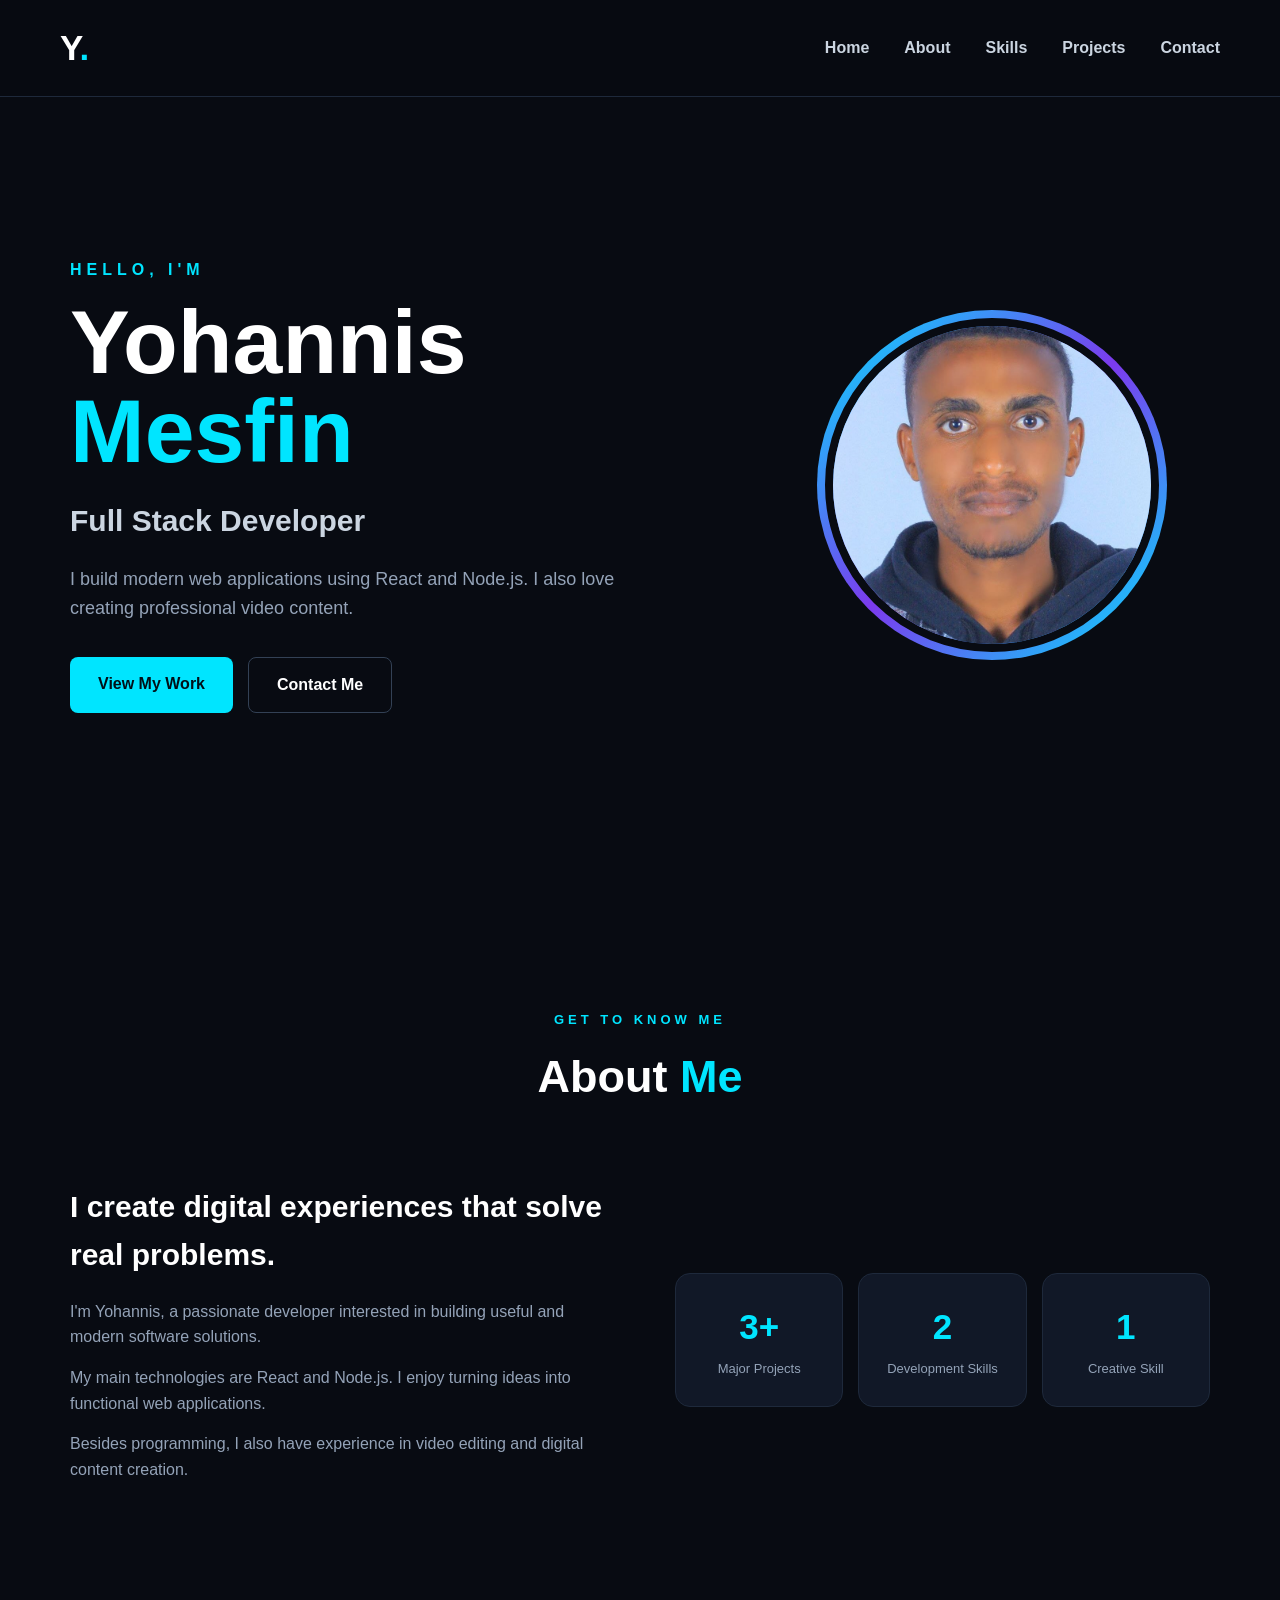
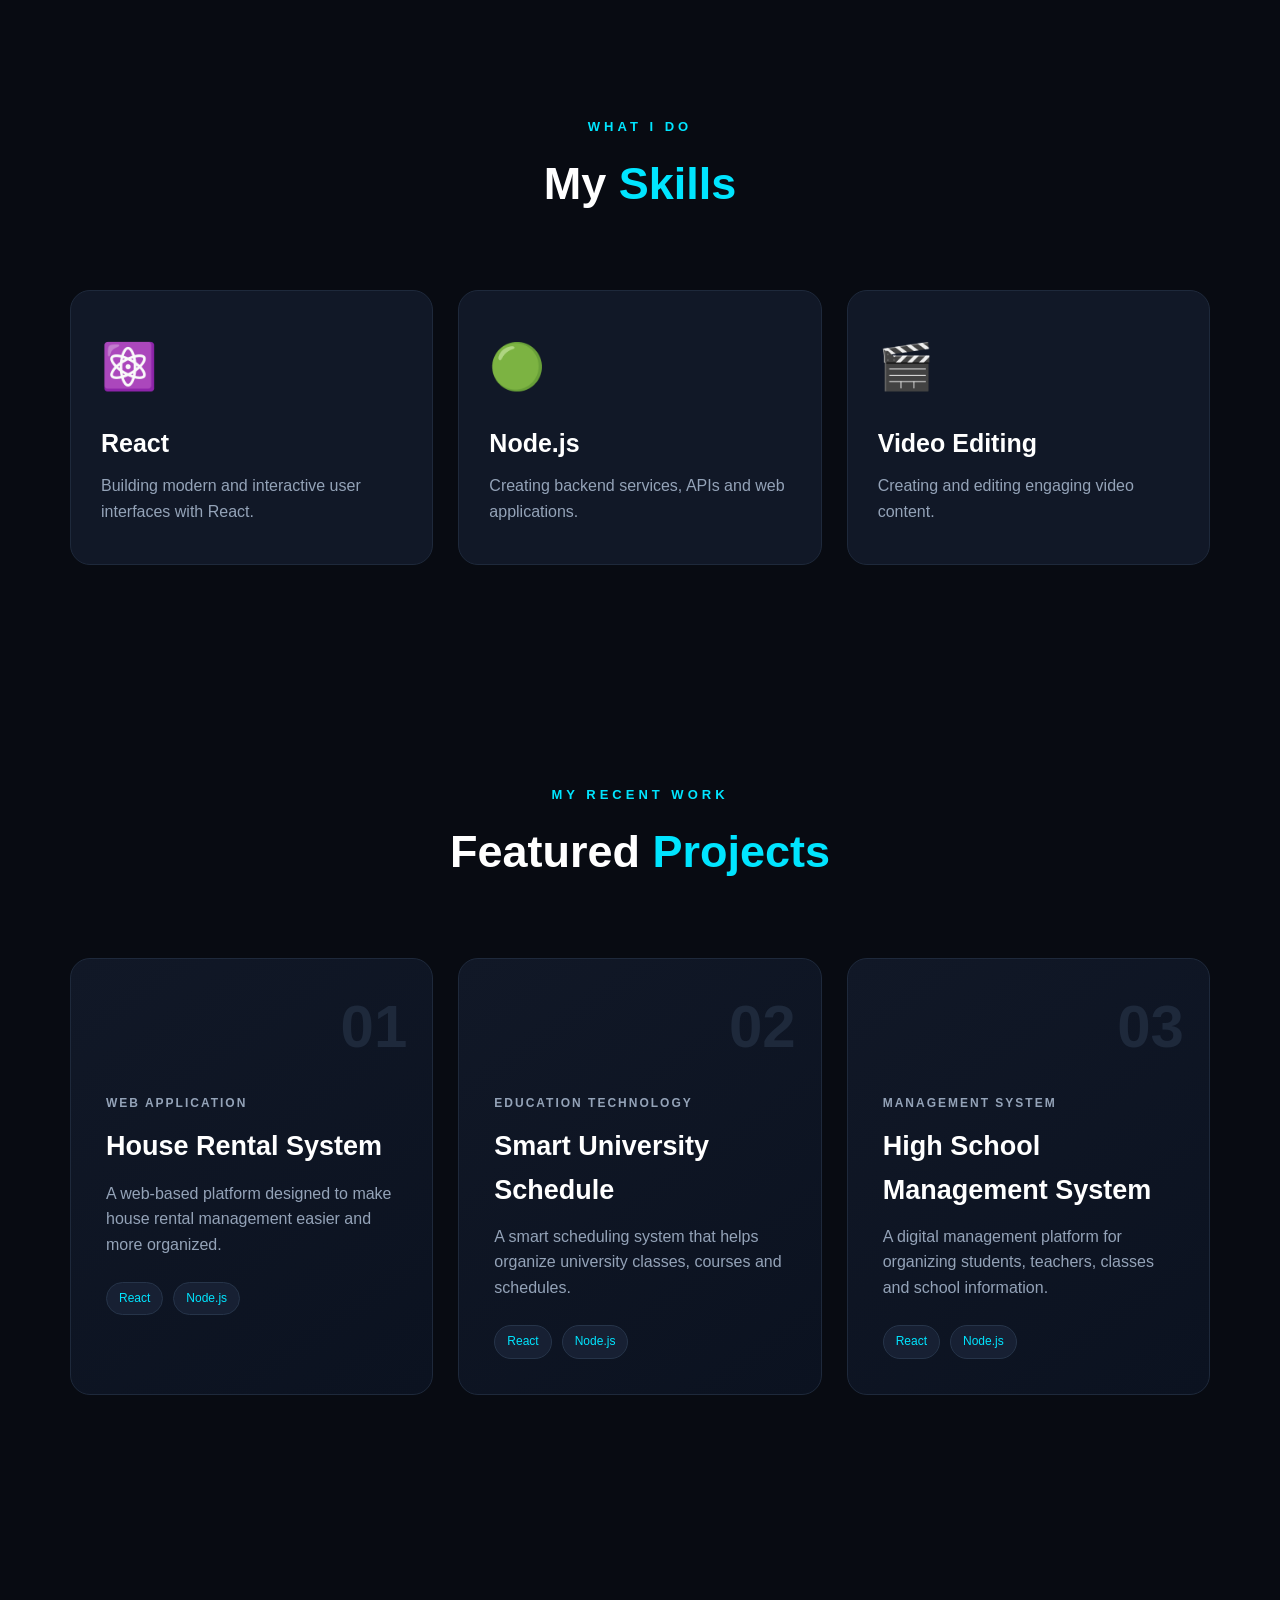
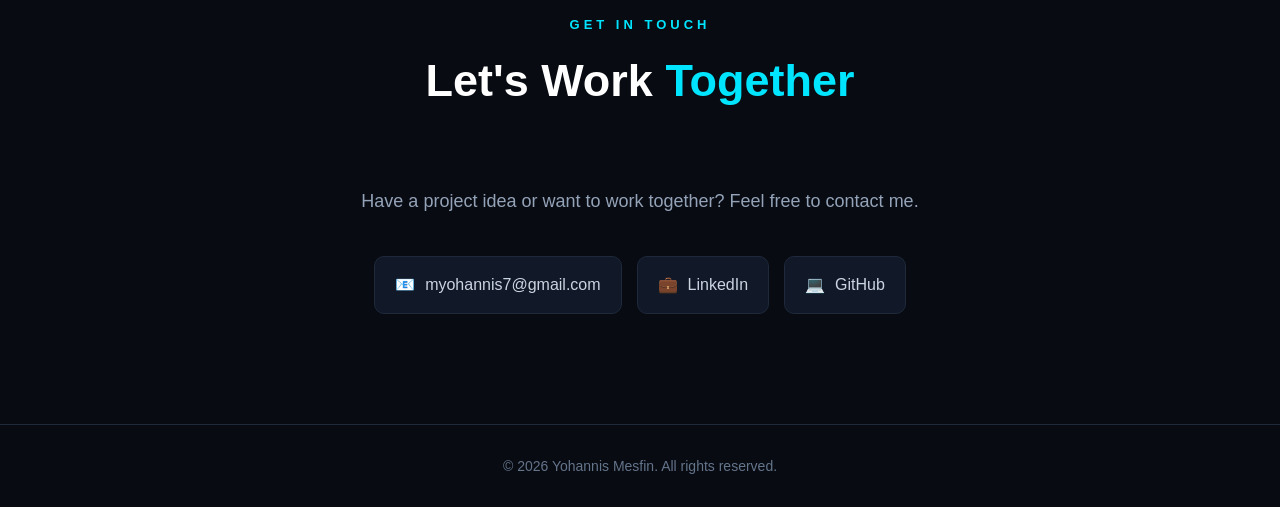
==== index.html @ 9f7a2878 "Add website" ====
<!DOCTYPE html>
<html lang="en">

<head>
    <meta charset="UTF-8">

    <meta name="viewport"
          content="width=device-width, initial-scale=1.0">

    <title>Yohannis | Full Stack Developer</title>

    <link rel="stylesheet" href="style.css">
</head>

<body>

    <!-- ================= NAVBAR ================= -->

    <header>
        <nav class="navbar">

            <a href="#home" class="logo">
                Y<span>.</span>
            </a>

            <button class="menu-btn" id="menuBtn">
                ☰
            </button>

            <ul class="nav-links" id="navLinks">

                <li>
                    <a href="#home">Home</a>
                </li>

                <li>
                    <a href="#about">About</a>
                </li>

                <li>
                    <a href="#skills">Skills</a>
                </li>

                <li>
                    <a href="#projects">Projects</a>
                </li>

                <li>
                    <a href="#contact">Contact</a>
                </li>

            </ul>

        </nav>
    </header>


    <!-- ================= HERO ================= -->

    <section class="hero" id="home">

        <div class="hero-content">

            <p class="hello">
                HELLO, I'M
            </p>

            <h1>
                Yohannis <span>Mesfin</span>
            </h1>

            <h2>
                Full Stack Developer
            </h2>

            <p class="hero-text">

                I build modern web applications using
                React and Node.js. I also love creating
                professional video content.

            </p>

            <div class="hero-buttons">

                <a href="#projects" class="btn primary">
                    View My Work
                </a>

                <a href="#contact" class="btn secondary">
                    Contact Me
                </a>

            </div>

        </div>


        <!-- PROFILE PHOTO -->

        <div class="hero-image">

            <div class="image-circle">

                <img src="jovani.jpg"
                     alt="Yohannis">

            </div>

        </div>

    </section>


    <!-- ================= ABOUT ================= -->

    <section class="about section" id="about">

        <div class="section-title">

            <p>GET TO KNOW ME</p>

            <h2>About <span>Me</span></h2>

        </div>


        <div class="about-content">

            <div class="about-text">

                <h3>
                    I create digital experiences
                    that solve real problems.
                </h3>

                <p>

                    I'm Yohannis, a passionate developer
                    interested in building useful and
                    modern software solutions.

                </p>

                <p>

                    My main technologies are React and
                    Node.js. I enjoy turning ideas into
                    functional web applications.

                </p>

                <p>

                    Besides programming, I also have
                    experience in video editing and
                    digital content creation.

                </p>

            </div>


            <div class="about-box">

                <div>
                    <strong>3+</strong>
                    <span>Major Projects</span>
                </div>

                <div>
                    <strong>2</strong>
                    <span>Development Skills</span>
                </div>

                <div>
                    <strong>1</strong>
                    <span>Creative Skill</span>
                </div>

            </div>

        </div>

    </section>


    <!-- ================= SKILLS ================= -->

    <section class="skills section" id="skills">

        <div class="section-title">

            <p>WHAT I DO</p>

            <h2>My <span>Skills</span></h2>

        </div>


        <div class="skills-grid">

            <div class="skill-card">

                <div class="skill-icon">
                    ⚛️
                </div>

                <h3>React</h3>

                <p>
                    Building modern and interactive
                    user interfaces with React.
                </p>

            </div>


            <div class="skill-card">

                <div class="skill-icon">
                    🟢
                </div>

                <h3>Node.js</h3>

                <p>
                    Creating backend services,
                    APIs and web applications.
                </p>

            </div>


            <div class="skill-card">

                <div class="skill-icon">
                    🎬
                </div>

                <h3>Video Editing</h3>

                <p>
                    Creating and editing engaging
                    video content.
                </p>

            </div>

        </div>

    </section>


    <!-- ================= PROJECTS ================= -->

    <section class="projects section" id="projects">

        <div class="section-title">

            <p>MY RECENT WORK</p>

            <h2>Featured <span>Projects</span></h2>

        </div>


        <div class="projects-grid">


            <!-- PROJECT 1 -->

            <article class="project-card">

                <div class="project-number">
                    01
                </div>

                <div class="project-content">

                    <p class="project-type">
                        WEB APPLICATION
                    </p>

                    <h3>
                        House Rental System
                    </h3>

                    <p>

                        A web-based platform designed
                        to make house rental management
                        easier and more organized.

                    </p>

                    <div class="tags">

                        <span>React</span>
                        <span>Node.js</span>

                    </div>

                </div>

            </article>


            <!-- PROJECT 2 -->

            <article class="project-card">

                <div class="project-number">
                    02
                </div>

                <div class="project-content">

                    <p class="project-type">
                        EDUCATION TECHNOLOGY
                    </p>

                    <h3>
                        Smart University Schedule
                    </h3>

                    <p>

                        A smart scheduling system that
                        helps organize university classes,
                        courses and schedules.

                    </p>

                    <div class="tags">

                        <span>React</span>
                        <span>Node.js</span>

                    </div>

                </div>

            </article>


            <!-- PROJECT 3 -->

            <article class="project-card">

                <div class="project-number">
                    03
                </div>

                <div class="project-content">

                    <p class="project-type">
                        MANAGEMENT SYSTEM
                    </p>

                    <h3>
                        High School Management System
                    </h3>

                    <p>

                        A digital management platform for
                        organizing students, teachers,
                        classes and school information.

                    </p>

                    <div class="tags">

                        <span>React</span>
                        <span>Node.js</span>

                    </div>

                </div>

            </article>

        </div>

    </section>


    <!-- ================= CONTACT ================= -->

    <section class="contact section" id="contact">

        <div class="section-title">

            <p>GET IN TOUCH</p>

            <h2>Let's Work <span>Together</span></h2>

        </div>


        <div class="contact-content">

            <p>

                Have a project idea or want to work
                together? Feel free to contact me.

            </p>


            <div class="contact-links">

                <a href="mailto:myohannis7@gmail.com">

                    📧
                    <span>
                        myohannis7@gmail.com    
                    </span>

                </a>


                <a href="https://www.linkedin.com/in/myohannis7/">

                    💼
                    <span>
                        LinkedIn
                    </span>

                </a>


                <a href="https://github.com/myohannis7-cell">

                    💻
                    <span>
                        GitHub
                    </span>

                </a>

            </div>

        </div>

    </section>


    <!-- ================= FOOTER ================= -->

    <footer>

        <p>
            © 2026 Yohannis Mesfin. All rights reserved.
        </p>

    </footer>


    <script src="script.js"></script>

</body>

</html>
---- style.css ----
/* =========================
   RESET
========================= */

* {
    margin: 0;
    padding: 0;
    box-sizing: border-box;
}

html {
    scroll-behavior: smooth;
}

body {
    font-family: Arial, sans-serif;

    background: #080b12;

    color: #ffffff;

    line-height: 1.6;
}

a {
    text-decoration: none;
}

span {
    color: #00e5ff;
}


/* =========================
   NAVBAR
========================= */

header {
    position: fixed;

    top: 0;
    left: 0;

    width: 100%;

    z-index: 1000;

    background: rgba(8, 11, 18, 0.85);

    backdrop-filter: blur(15px);

    border-bottom: 1px solid #1e293b;
}

.navbar {
    max-width: 1200px;

    margin: auto;

    padding: 20px;

    display: flex;

    align-items: center;

    justify-content: space-between;
}

.logo {
    font-size: 35px;

    font-weight: 900;

    color: white;
}

.logo span {
    color: #00e5ff;
}

.nav-links {
    display: flex;

    gap: 35px;

    list-style: none;
}

.nav-links a {
    color: #cbd5e1;

    font-weight: 600;

    transition: 0.3s;
}

.nav-links a:hover {
    color: #00e5ff;
}

.menu-btn {
    display: none;

    background: none;

    border: none;

    color: white;

    font-size: 30px;

    cursor: pointer;
}


/* =========================
   HERO
========================= */

.hero {
    min-height: 100vh;

    max-width: 1200px;

    margin: auto;

    padding: 150px 30px 80px;

    display: grid;

    grid-template-columns: 1.2fr 0.8fr;

    align-items: center;

    gap: 50px;
}

.hello {
    color: #00e5ff;

    letter-spacing: 5px;

    font-weight: bold;

    margin-bottom: 15px;
}

.hero h1 {
    font-size: clamp(50px, 7vw, 90px);

    line-height: 1;

    margin-bottom: 20px;
}

.hero h2 {
    color: #cbd5e1;

    font-size: 30px;

    margin-bottom: 20px;
}

.hero-text {
    max-width: 600px;

    color: #94a3b8;

    font-size: 18px;

    margin-bottom: 35px;
}

.hero-buttons {
    display: flex;

    gap: 15px;

    flex-wrap: wrap;
}

.btn {
    padding: 14px 28px;

    border-radius: 8px;

    font-weight: bold;

    transition: 0.3s;
}

.primary {
    background: #00e5ff;

    color: #001018;
}

.primary:hover {
    transform: translateY(-5px);

    box-shadow: 0 15px 40px rgba(0, 229, 255, 0.3);
}

.secondary {
    border: 1px solid #334155;

    color: white;
}

.secondary:hover {
    border-color: #00e5ff;

    color: #00e5ff;
}


/* =========================
   PROFILE IMAGE
========================= */

.hero-image {
    display: flex;

    justify-content: center;
}

.image-circle {
    width: 350px;

    height: 350px;

    border-radius: 50%;

    padding: 8px;

    background:
        linear-gradient(
            135deg,
            #00e5ff,
            #7c3aed,
            #00e5ff
        );

    animation: float 4s ease-in-out infinite;
}

.image-circle img {
    width: 100%;

    height: 100%;

    object-fit: cover;

    border-radius: 50%;

    border: 8px solid #080b12;
}

@keyframes float {

    0%, 100% {
        transform: translateY(0);
    }

    50% {
        transform: translateY(-15px);
    }
}


/* =========================
   SECTION
========================= */

.section {
    max-width: 1200px;

    margin: auto;

    padding: 110px 30px;
}

.section-title {
    text-align: center;

    margin-bottom: 70px;
}

.section-title p {
    color: #00e5ff;

    letter-spacing: 4px;

    font-size: 13px;

    font-weight: bold;
}

.section-title h2 {
    font-size: 45px;

    margin-top: 10px;
}


/* =========================
   ABOUT
========================= */

.about-content {
    display: grid;

    grid-template-columns: 1fr 1fr;

    gap: 70px;

    align-items: center;
}

.about-text h3 {
    font-size: 30px;

    margin-bottom: 20px;
}

.about-text p {
    color: #94a3b8;

    margin-bottom: 15px;
}

.about-box {
    display: grid;

    grid-template-columns: repeat(3, 1fr);

    gap: 15px;
}

.about-box div {
    background: #111827;

    border: 1px solid #1e293b;

    border-radius: 15px;

    padding: 25px 10px;

    text-align: center;
}

.about-box strong {
    display: block;

    font-size: 35px;

    color: #00e5ff;
}

.about-box span {
    color: #94a3b8;

    font-size: 13px;
}


/* =========================
   SKILLS
========================= */

.skills-grid {
    display: grid;

    grid-template-columns:
        repeat(3, 1fr);

    gap: 25px;
}

.skill-card {
    background: #111827;

    border: 1px solid #1e293b;

    padding: 40px 30px;

    border-radius: 20px;

    transition: 0.3s;
}

.skill-card:hover {
    transform: translateY(-10px);

    border-color: #00e5ff;

    box-shadow:
        0 20px 50px rgba(0, 229, 255, 0.08);
}

.skill-icon {
    font-size: 45px;

    margin-bottom: 20px;
}

.skill-card h3 {
    font-size: 25px;

    margin-bottom: 10px;
}

.skill-card p {
    color: #94a3b8;
}


/* =========================
   PROJECTS
========================= */

.projects-grid {
    display: grid;

    grid-template-columns:
        repeat(3, 1fr);

    gap: 25px;
}

.project-card {
    position: relative;

    overflow: hidden;

    min-height: 380px;

    padding: 35px;

    background:
        linear-gradient(
            145deg,
            #111827,
            #0b1220
        );

    border: 1px solid #1e293b;

    border-radius: 20px;

    transition: 0.4s;
}

.project-card:hover {
    transform: translateY(-12px);

    border-color: #00e5ff;
}

.project-number {
    position: absolute;

    right: 25px;

    top: 20px;

    font-size: 60px;

    font-weight: 900;

    color: #1e293b;
}

.project-content {
    position: relative;

    z-index: 2;

    margin-top: 100px;
}

.project-type {
    color: #00e5ff;

    font-size: 12px;

    letter-spacing: 2px;

    font-weight: bold;
}

.project-content h3 {
    font-size: 27px;

    margin: 12px 0;
}

.project-content p {
    color: #94a3b8;
}

.tags {
    display: flex;

    gap: 10px;

    margin-top: 25px;

    flex-wrap: wrap;
}

.tags span {
    background: #172033;

    border: 1px solid #263449;

    padding: 6px 12px;

    border-radius: 20px;

    font-size: 12px;
}


/* =========================
   CONTACT
========================= */

.contact {
    text-align: center;
}

.contact-content {
    max-width: 700px;

    margin: auto;
}

.contact-content > p {
    color: #94a3b8;

    font-size: 18px;

    margin-bottom: 40px;
}

.contact-links {
    display: flex;

    justify-content: center;

    gap: 15px;

    flex-wrap: wrap;
}

.contact-links a {
    display: flex;

    align-items: center;

    gap: 10px;

    padding: 15px 20px;

    background: #111827;

    border: 1px solid #1e293b;

    border-radius: 10px;

    color: white;

    transition: 0.3s;
}

.contact-links a:hover {
    border-color: #00e5ff;

    transform: translateY(-5px);
}

.contact-links span {
    color: #cbd5e1;
}


/* =========================
   FOOTER
========================= */

footer {
    text-align: center;

    padding: 30px;

    border-top: 1px solid #1e293b;

    color: #64748b;

    font-size: 14px;
}


/* =========================
   MOBILE
========================= */

@media (max-width: 800px) {

    .menu-btn {
        display: block;
    }

    .nav-links {
        position: absolute;

        top: 80px;

        left: 0;

        width: 100%;

        background: #080b12;

        flex-direction: column;

        align-items: center;

        padding: 30px;

        display: none;
    }

    .nav-links.active {
        display: flex;
    }

    .hero {
        grid-template-columns: 1fr;

        text-align: center;
    }

    .hero-buttons {
        justify-content: center;
    }

    .hero-image {
        order: -1;
    }

    .image-circle {
        width: 260px;

        height: 260px;
    }

    .about-content {
        grid-template-columns: 1fr;
    }

    .skills-grid,
    .projects-grid {
        grid-template-columns: 1fr;
    }

    .about-box {
        grid-template-columns: 1fr;
    }

    .section-title h2 {
        font-size: 35px;
    }
}
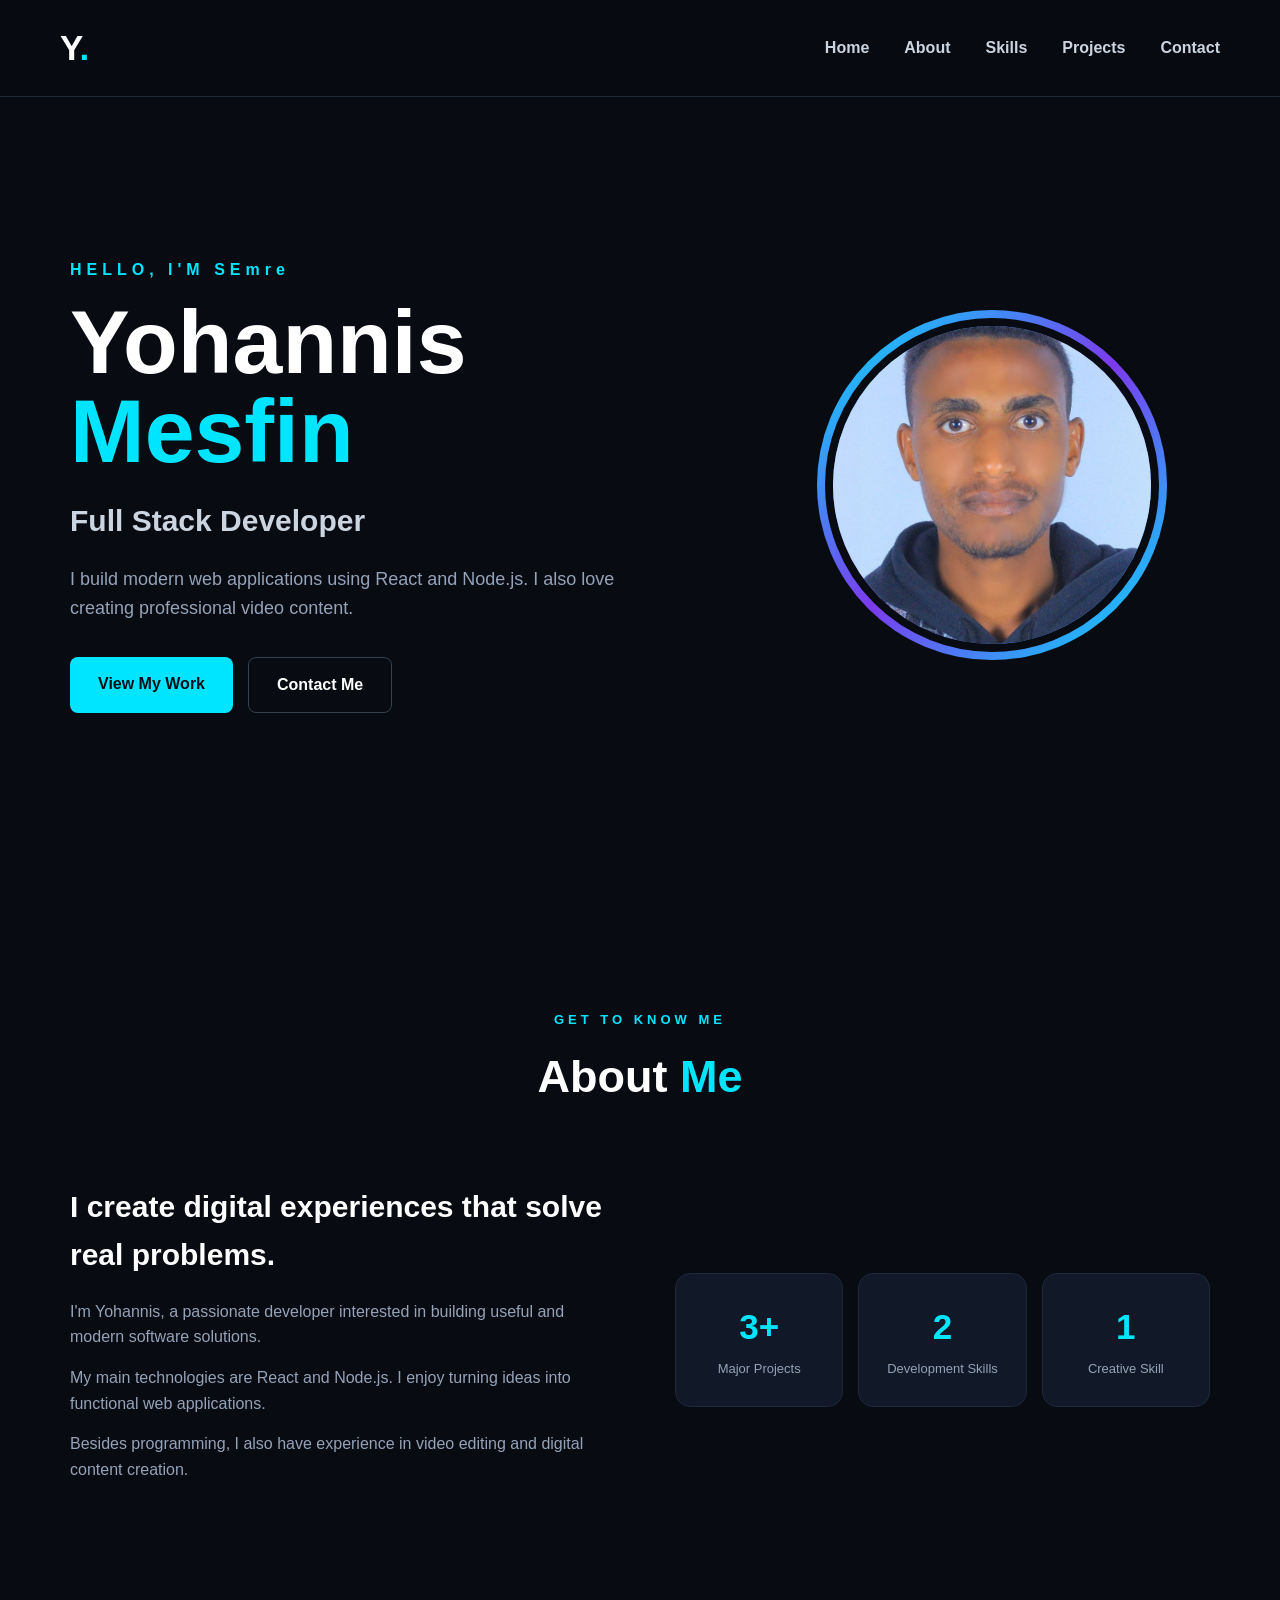
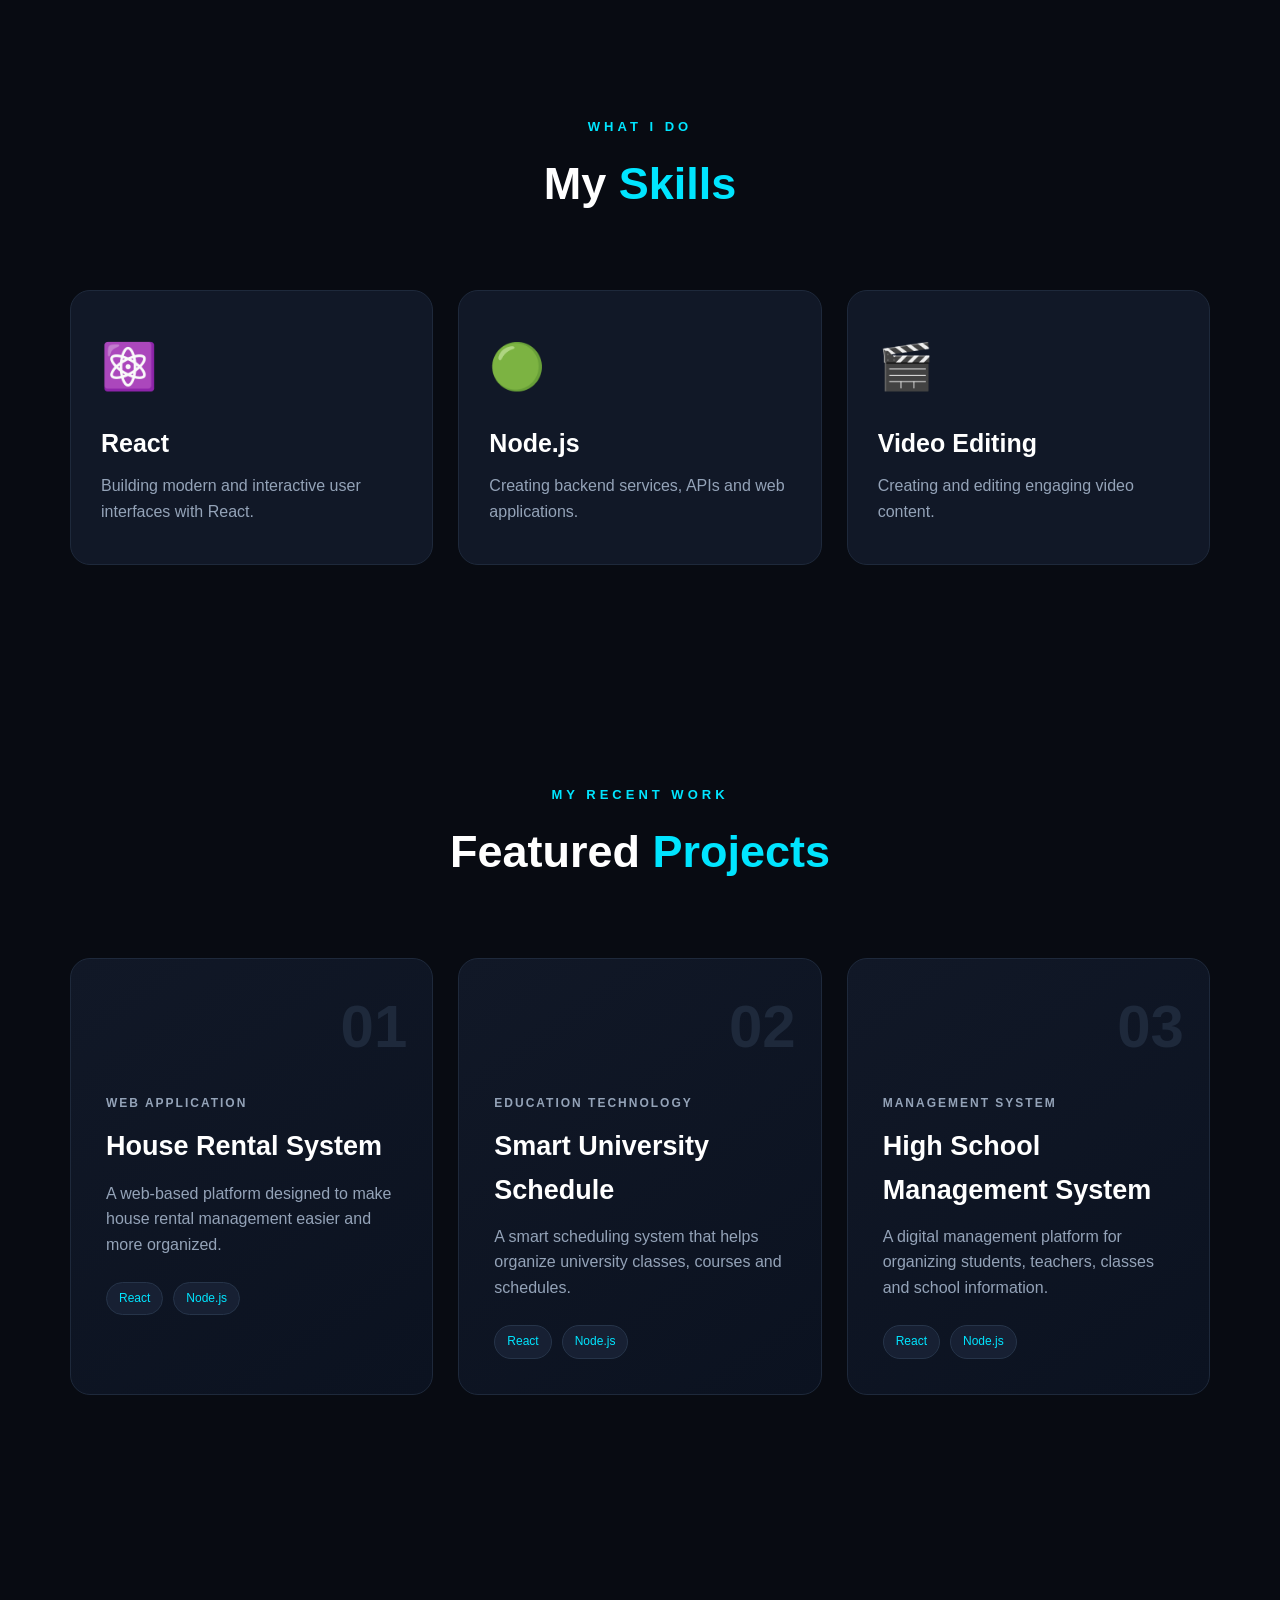
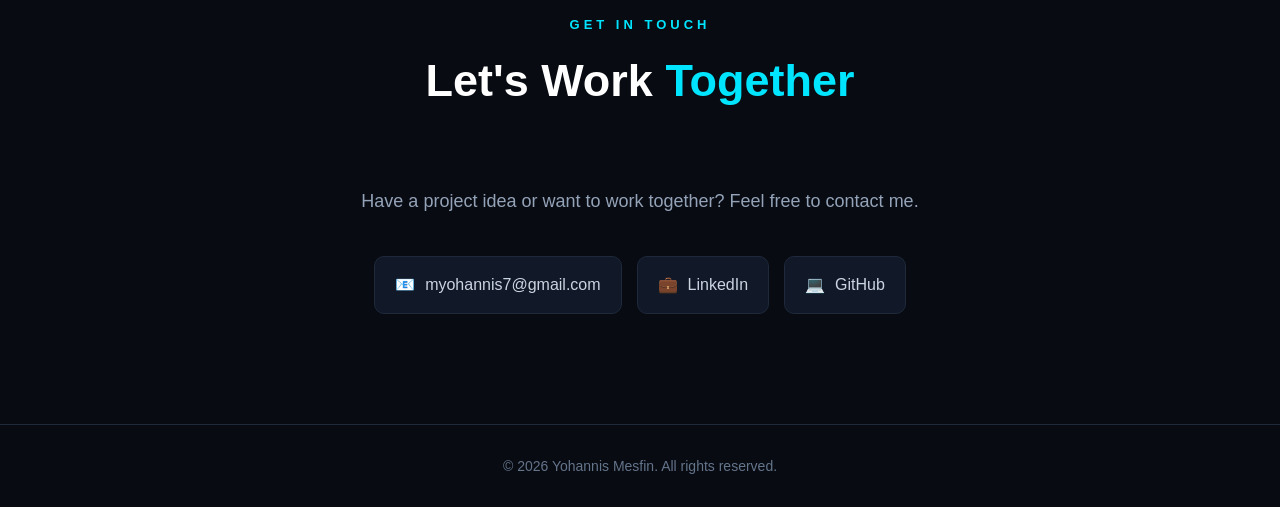
==== commit 0aafb477: "Add website" ====
--- a/index.html
+++ b/index.html
@@ -62,7 +62,7 @@
         <div class="hero-content">
 
             <p class="hello">
-                HELLO, I'M
+                HELLO, I'M SEmre
             </p>
 
             <h1>
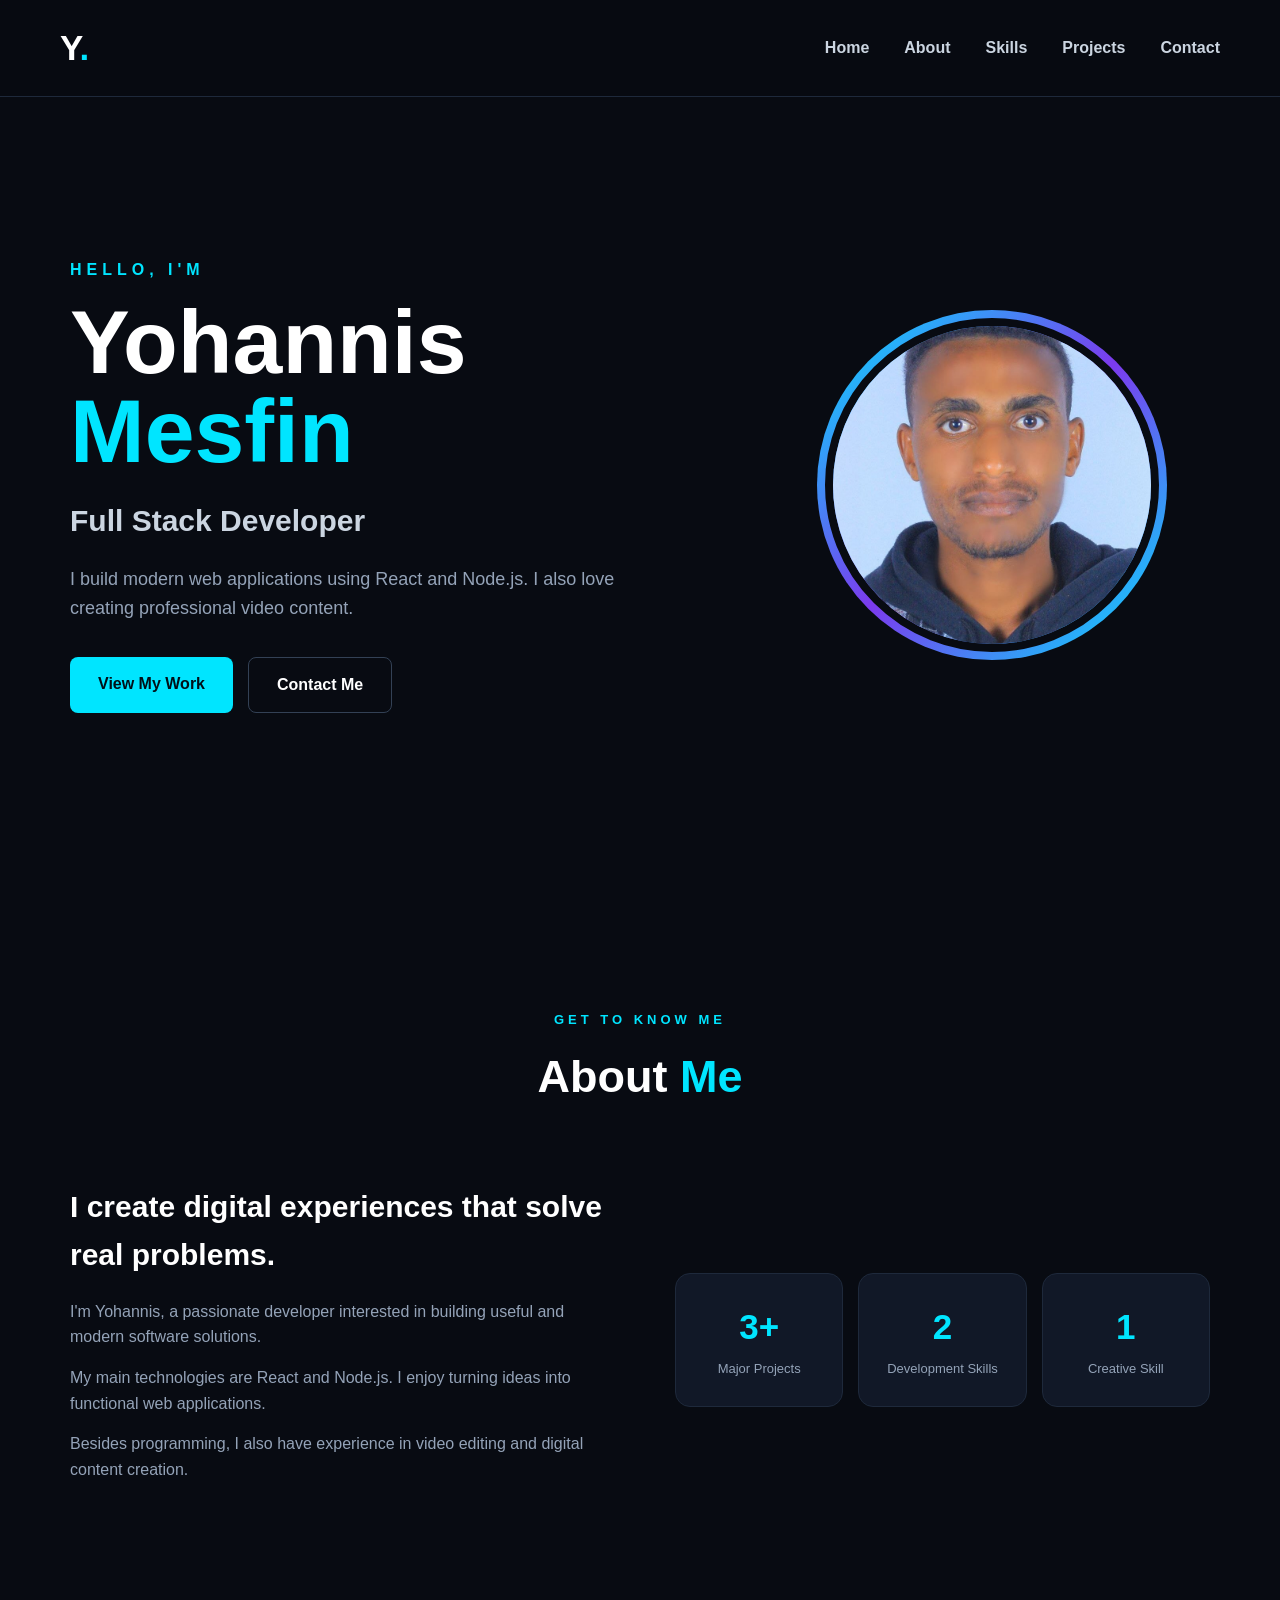
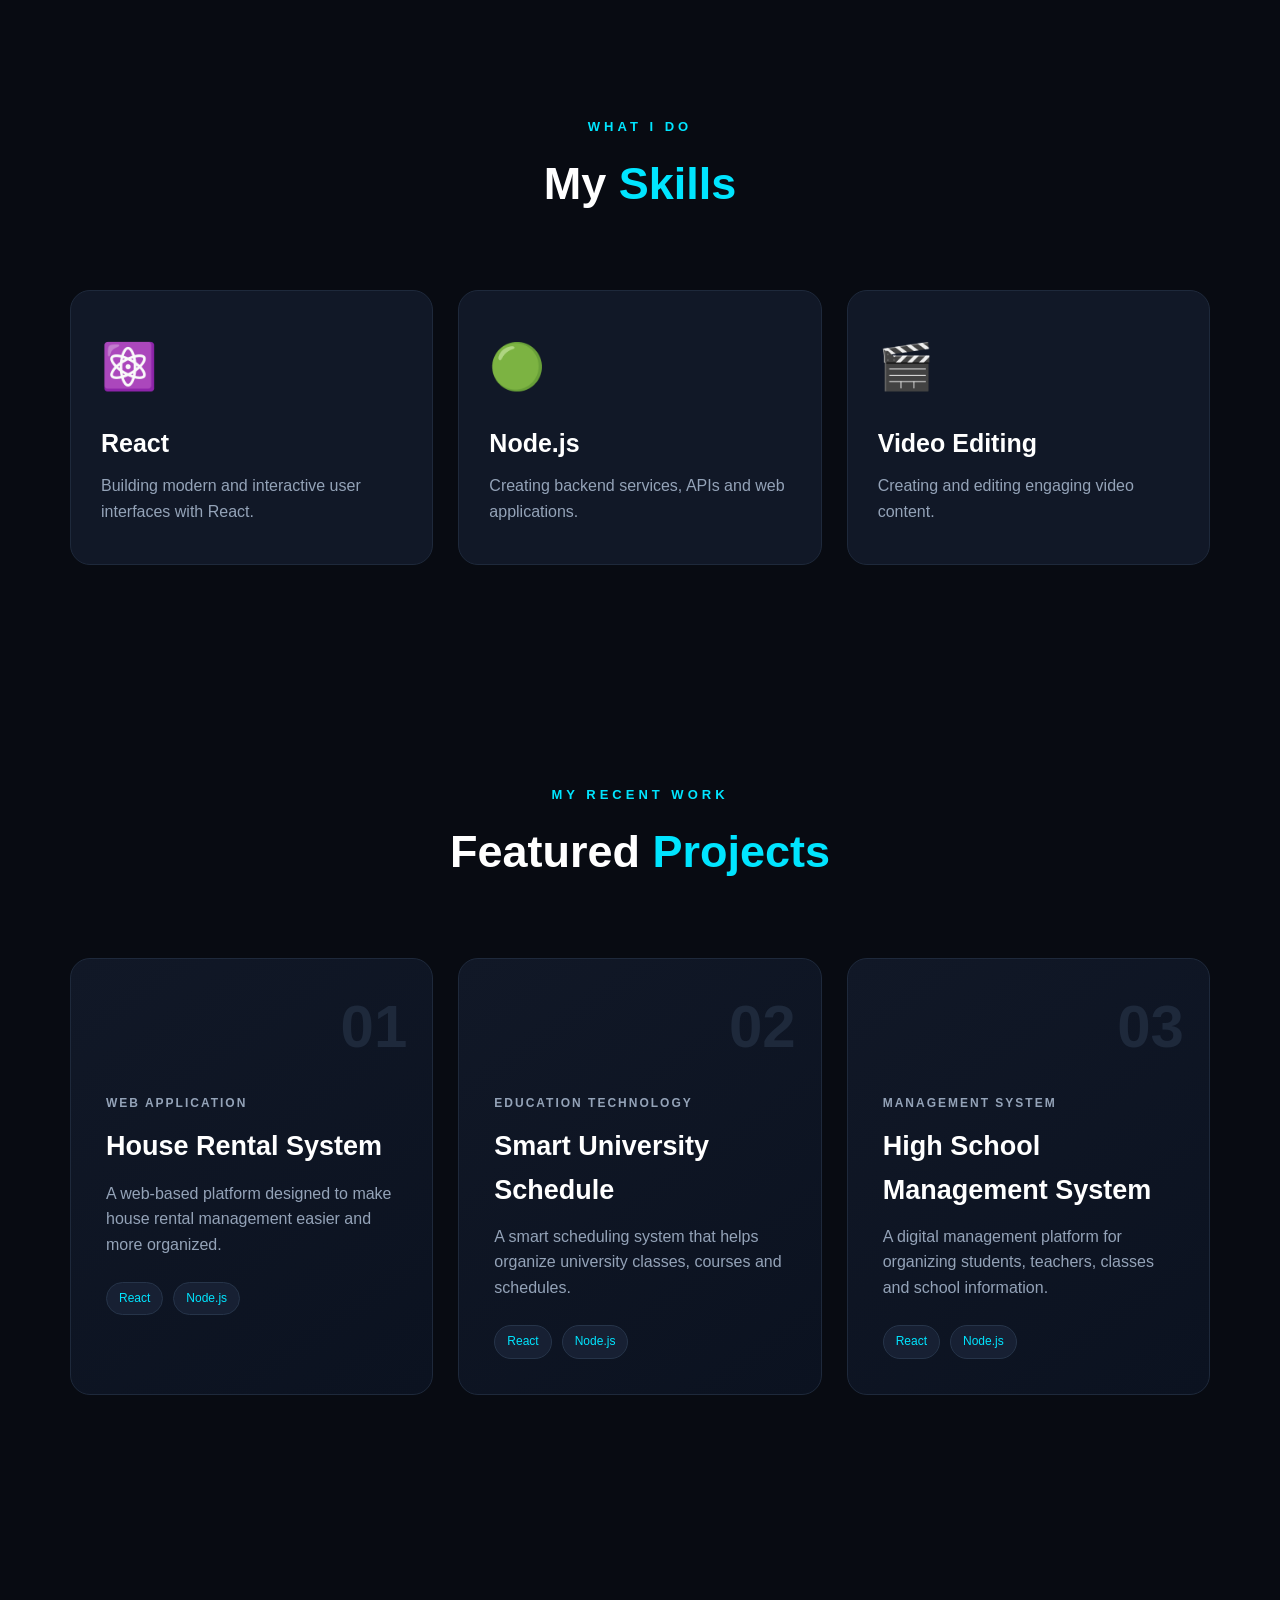
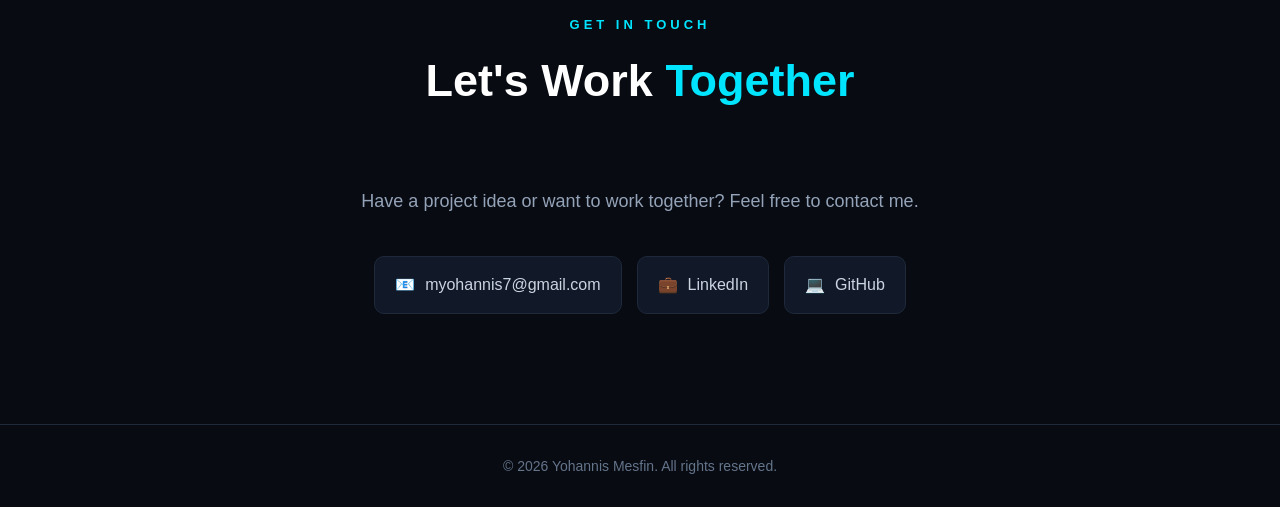
==== commit e590e3a2: "Add website" ====
--- a/index.html
+++ b/index.html
@@ -62,7 +62,7 @@
         <div class="hero-content">
 
             <p class="hello">
-                HELLO, I'M SEmre
+                HELLO, I'M
             </p>
 
             <h1>
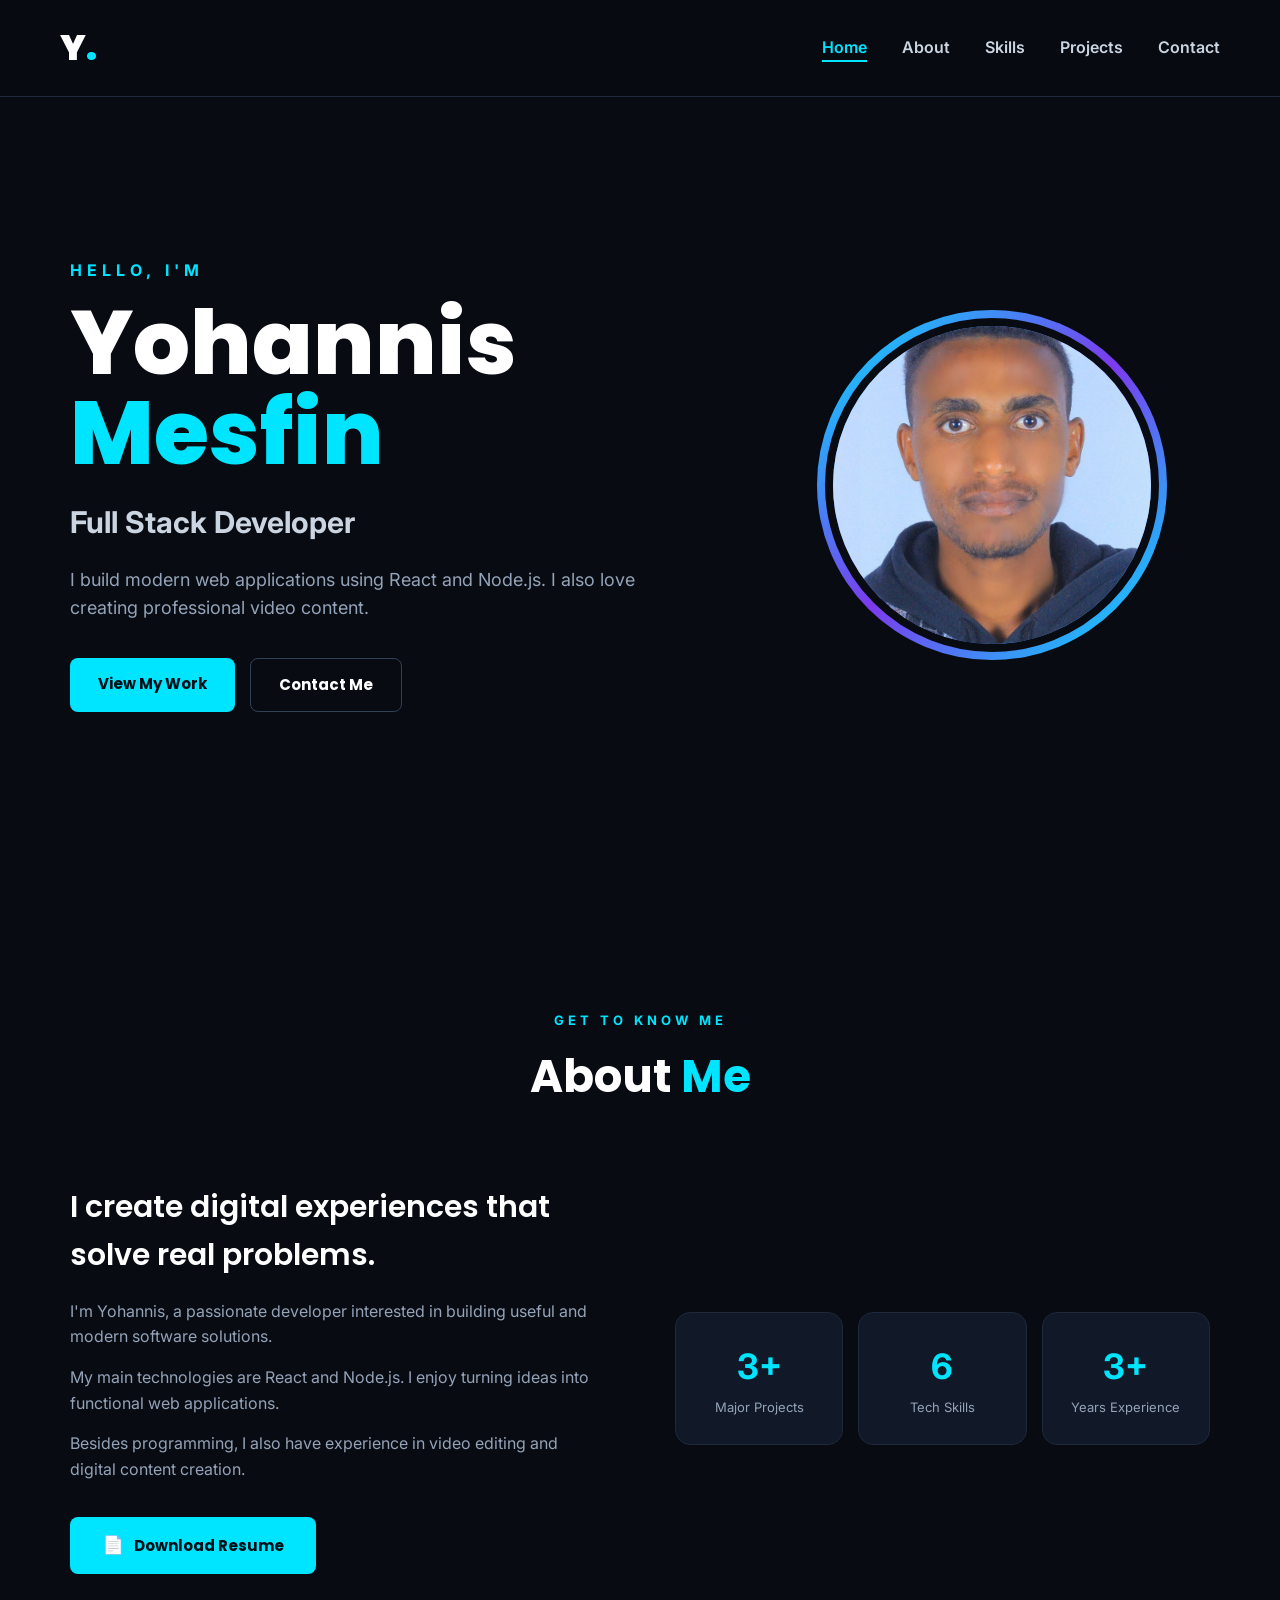
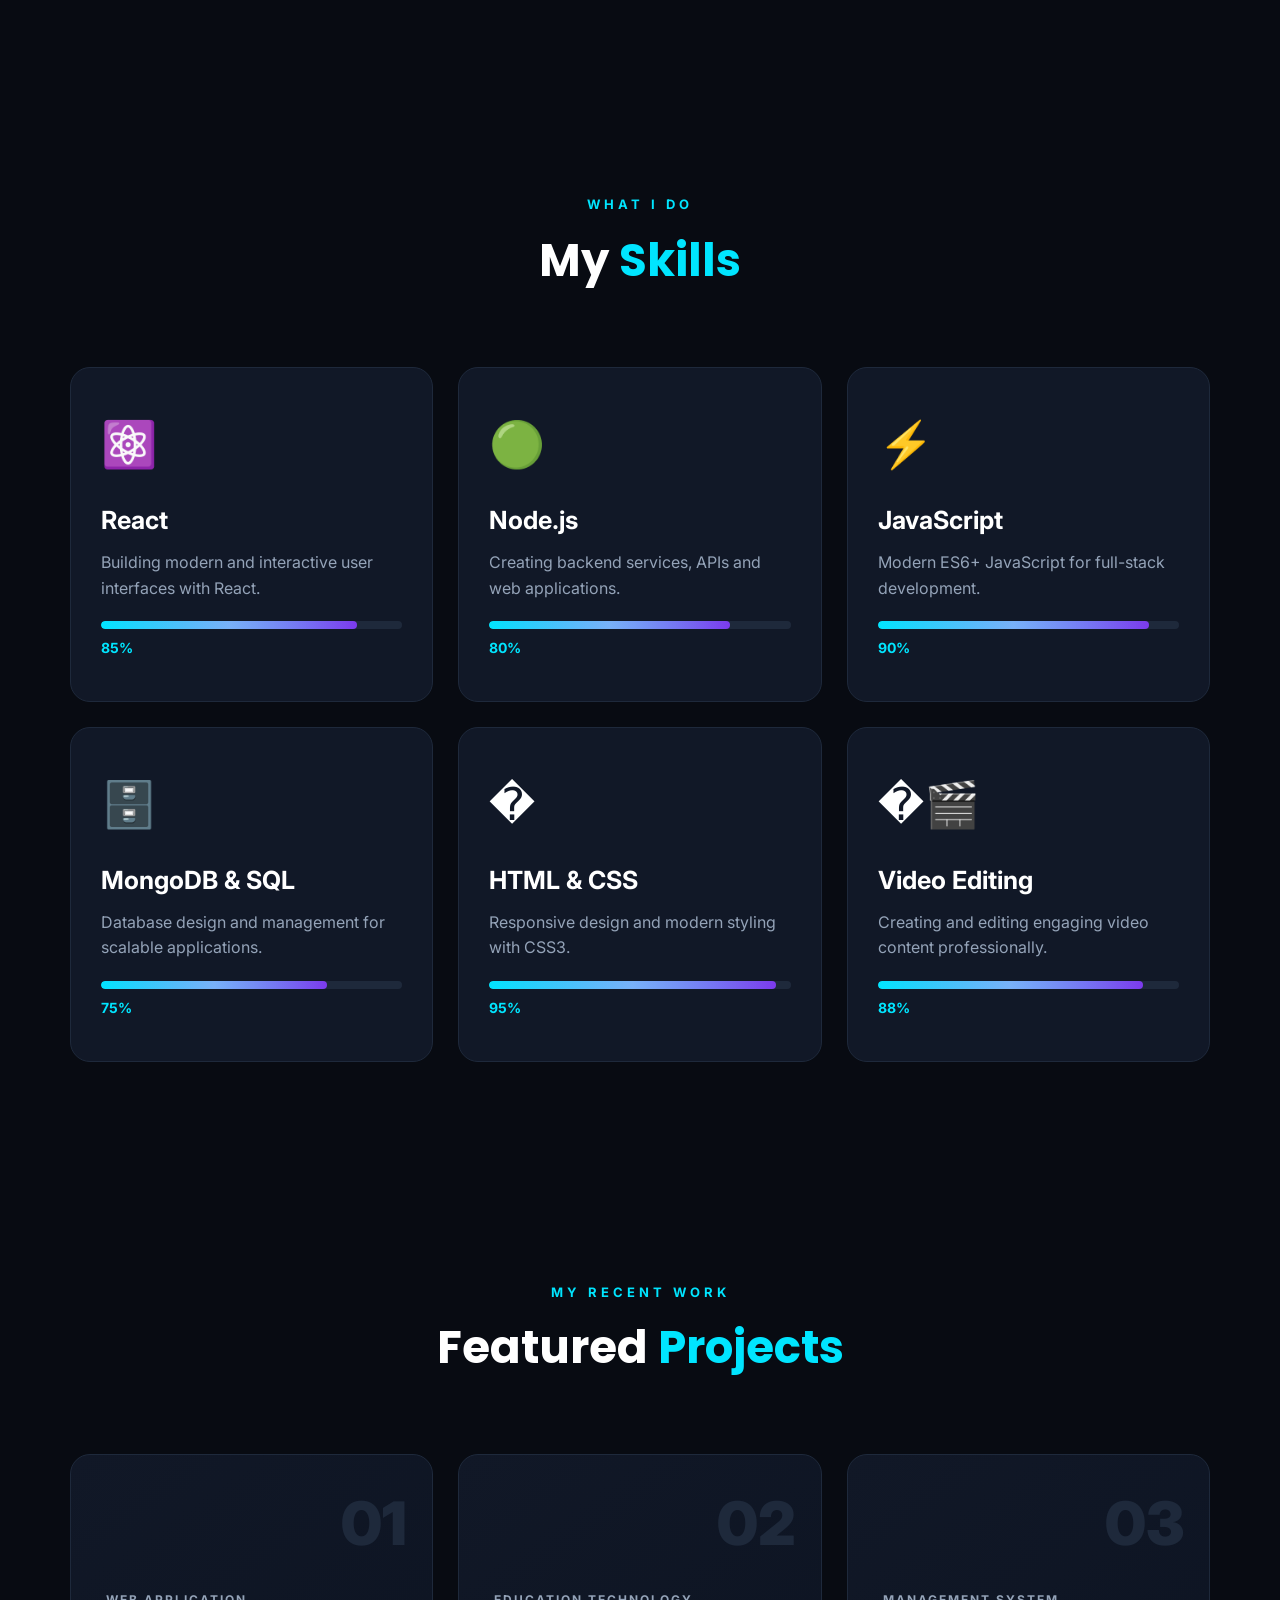
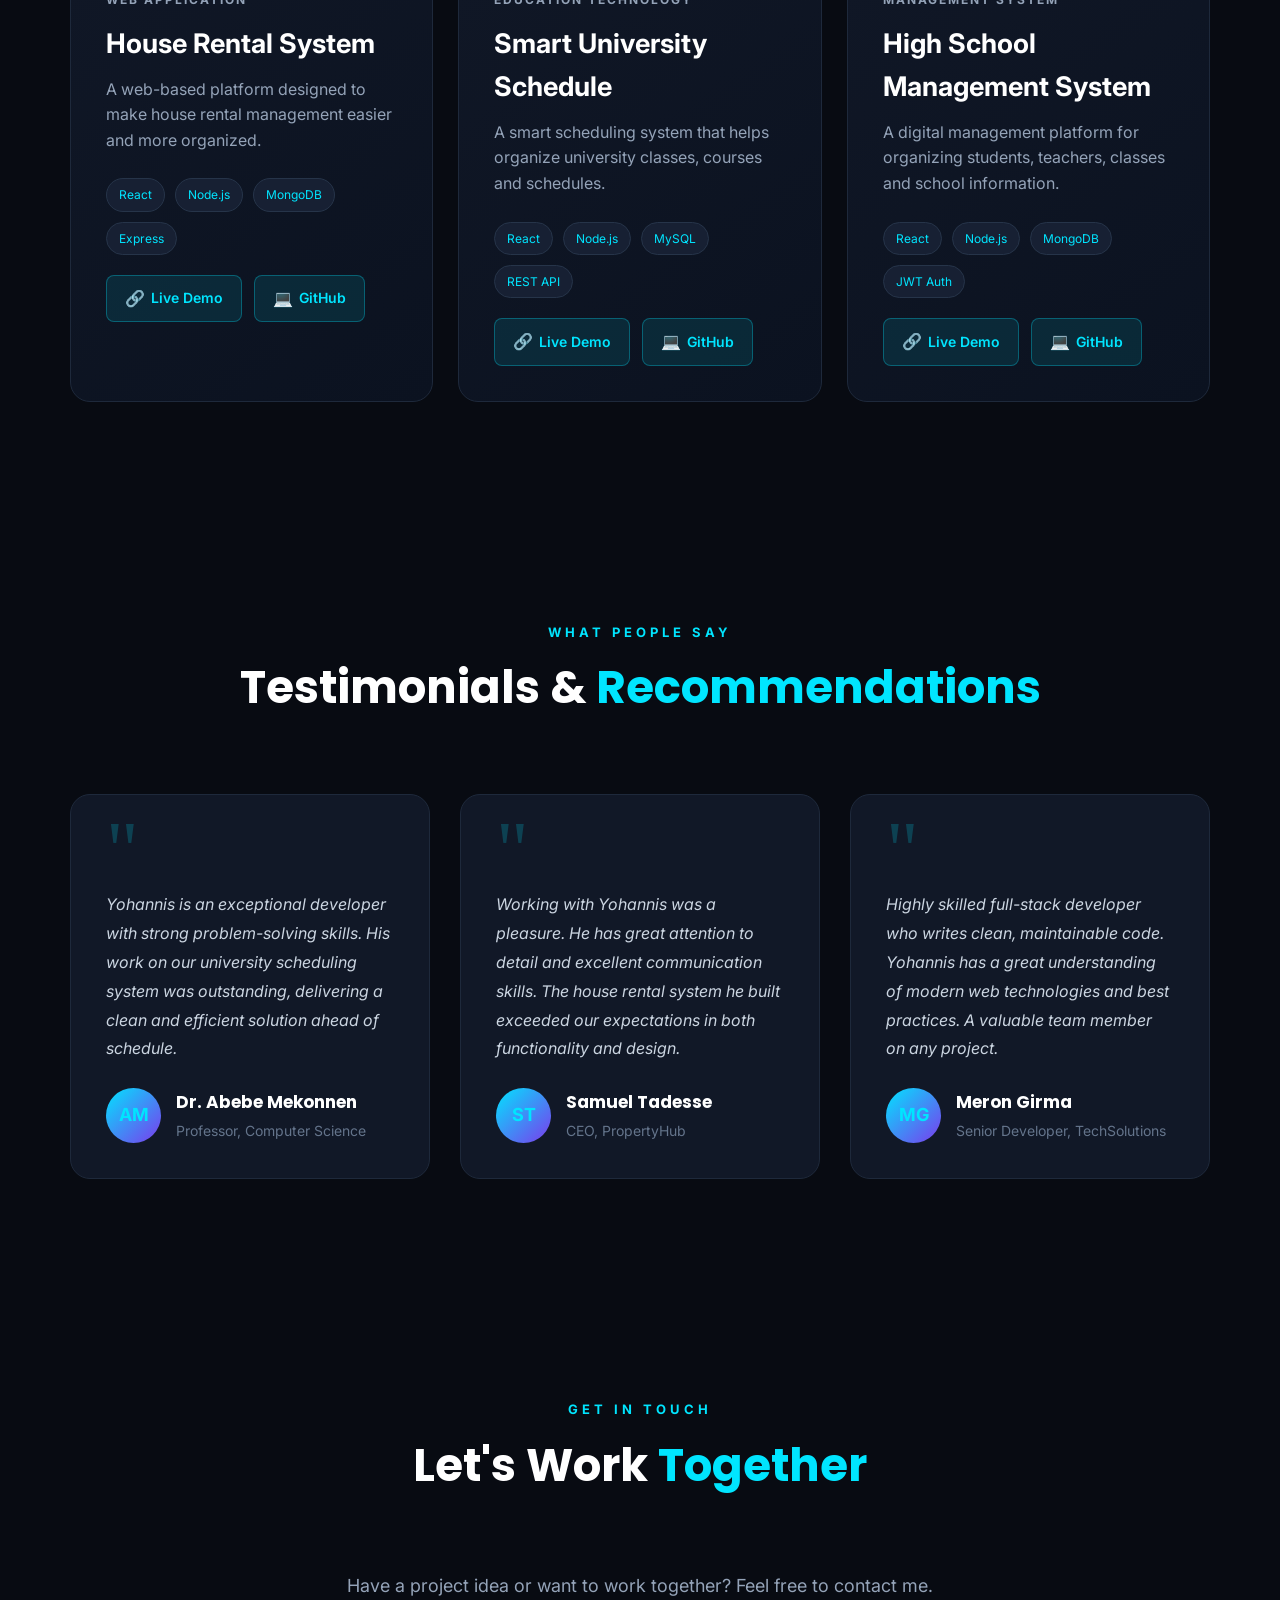
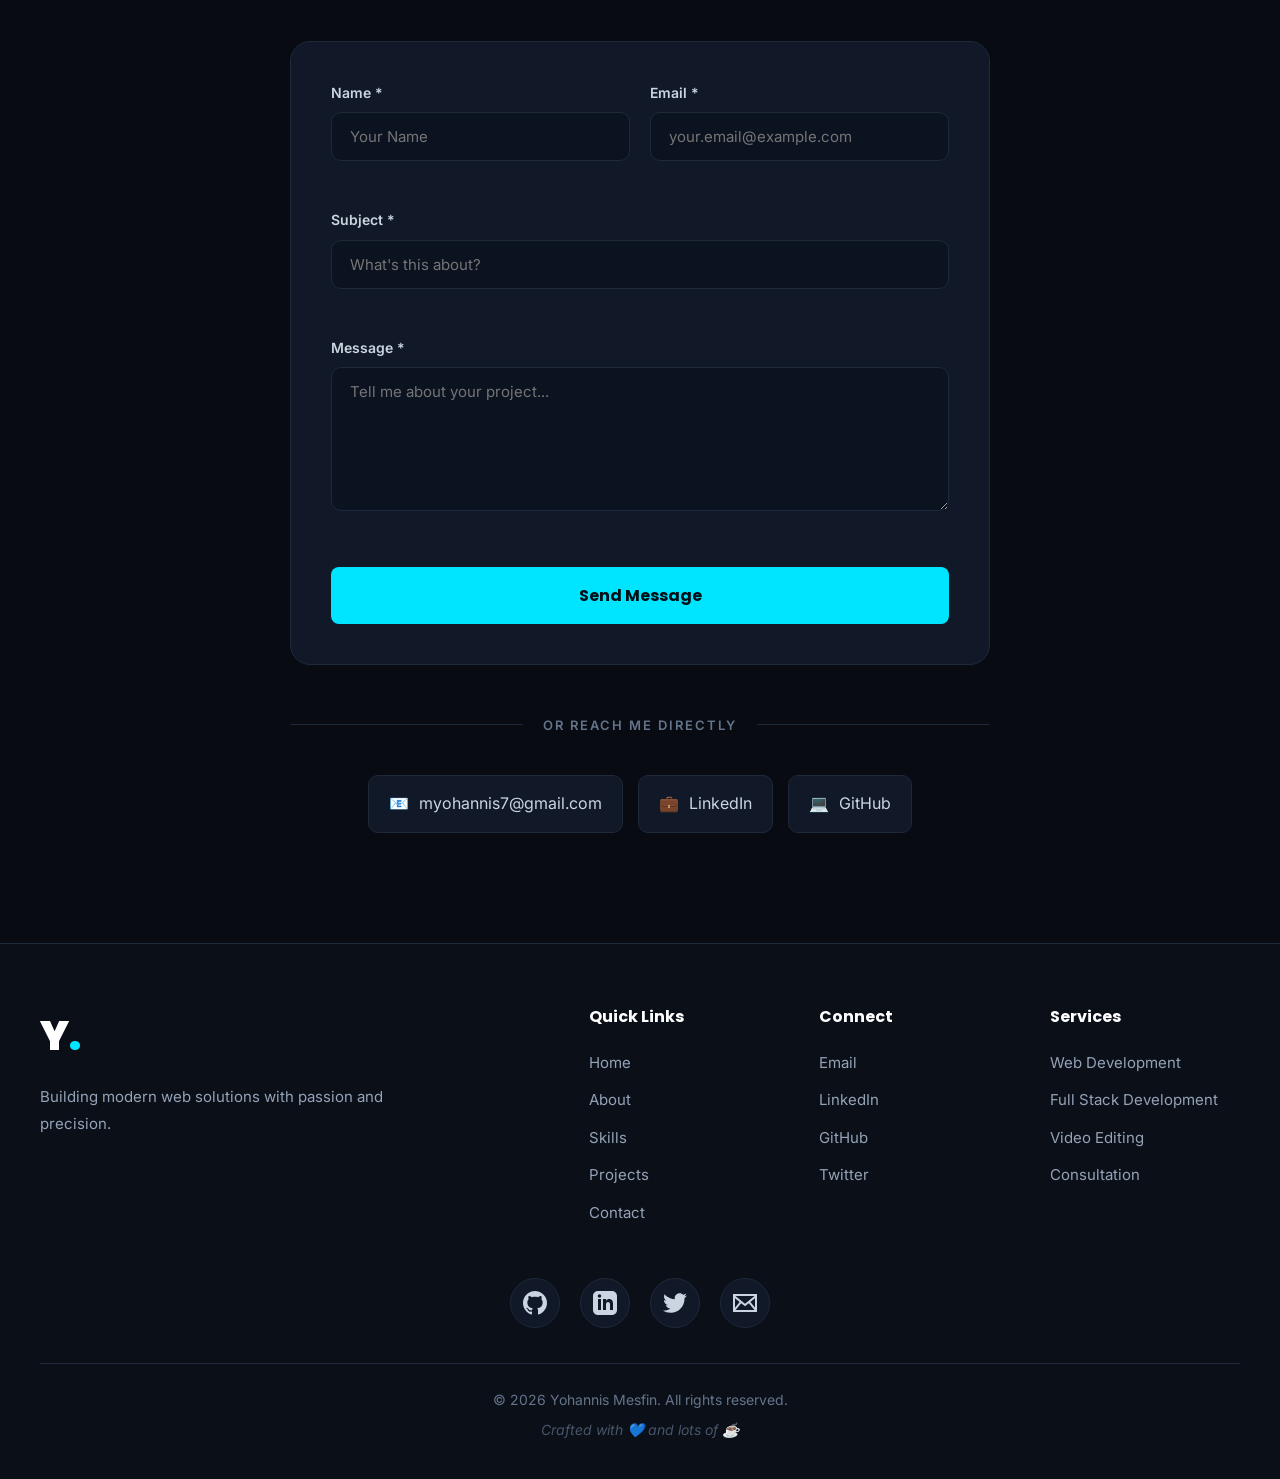
==== commit e4b3441d: "Add website" ====
--- a/index.html
+++ b/index.html
@@ -3,16 +3,77 @@
 
 <head>
     <meta charset="UTF-8">
-
-    <meta name="viewport"
-          content="width=device-width, initial-scale=1.0">
-
-    <title>Yohannis | Full Stack Developer</title>
-
+    <meta name="viewport" content="width=device-width, initial-scale=1.0">
+    
+    <!-- SEO Meta Tags -->
+    <meta name="description" content="Yohannis Mesfin - Full Stack Developer specializing in React and Node.js. Building modern web applications and creating professional video content.">
+    <meta name="keywords" content="Full Stack Developer, React Developer, Node.js, Web Development, Software Engineer, Video Editor, Yohannis Mesfin">
+    <meta name="author" content="Yohannis Mesfin">
+    <meta name="robots" content="index, follow">
+    
+    <!-- Open Graph / Facebook -->
+    <meta property="og:type" content="website">
+    <meta property="og:url" content="https://yourportfolio.com/">
+    <meta property="og:title" content="Yohannis Mesfin | Full Stack Developer">
+    <meta property="og:description" content="Full Stack Developer specializing in React and Node.js. Building modern web applications and creating professional video content.">
+    <meta property="og:image" content="https://yourportfolio.com/jovani.jpg">
+    
+    <!-- Twitter -->
+    <meta property="twitter:card" content="summary_large_image">
+    <meta property="twitter:url" content="https://yourportfolio.com/">
+    <meta property="twitter:title" content="Yohannis Mesfin | Full Stack Developer">
+    <meta property="twitter:description" content="Full Stack Developer specializing in React and Node.js. Building modern web applications and creating professional video content.">
+    <meta property="twitter:image" content="https://yourportfolio.com/jovani.jpg">
+    
+    <!-- Theme Color -->
+    <meta name="theme-color" content="#00e5ff">
+    <meta name="msapplication-navbutton-color" content="#00e5ff">
+    <meta name="apple-mobile-web-app-status-bar-style" content="black-translucent">
+    <meta name="apple-mobile-web-app-capable" content="yes">
+    
+    <!-- Favicon -->
+    <link rel="icon" type="image/svg+xml" href="favicon.svg">
+    <link rel="alternate icon" href="data:image/svg+xml,<svg xmlns='http://www.w3.org/2000/svg' viewBox='0 0 100 100'><rect width='100' height='100' fill='%23080b12' rx='20'/><text x='50' y='75' font-family='sans-serif' font-size='70' font-weight='900' fill='%23ffffff' text-anchor='middle'>Y</text><circle cx='78' cy='68' r='8' fill='%2300e5ff'/></svg>">
+    <link rel="apple-touch-icon" href="data:image/svg+xml,<svg xmlns='http://www.w3.org/2000/svg' viewBox='0 0 180 180'><rect width='180' height='180' fill='%23080b12' rx='40'/><text x='90' y='135' font-family='sans-serif' font-size='120' font-weight='900' fill='%23ffffff' text-anchor='middle'>Y</text><circle cx='140' cy='122' r='14' fill='%2300e5ff'/></svg>">
+    <link rel="manifest" href="manifest.json">
+    
+    <title>Yohannis Mesfin | Full Stack Developer Portfolio</title>
+    
+    <!-- Google Fonts -->
+    <link rel="preconnect" href="https://fonts.googleapis.com">
+    <link rel="preconnect" href="https://fonts.gstatic.com" crossorigin>
+    <link href="https://fonts.googleapis.com/css2?family=Inter:wght@300;400;500;600;700;800;900&family=Poppins:wght@400;500;600;700;800;900&display=swap" rel="stylesheet">
+    
     <link rel="stylesheet" href="style.css">
+    
+    <!-- Structured Data -->
+    <script type="application/ld+json">
+    {
+      "@context": "https://schema.org",
+      "@type": "Person",
+      "name": "Yohannis Mesfin",
+      "jobTitle": "Full Stack Developer",
+      "url": "https://yourportfolio.com",
+      "email": "myohannis7@gmail.com",
+      "sameAs": [
+        "https://www.linkedin.com/in/myohannis7/",
+        "https://github.com/myohannis7-cell"
+      ],
+      "knowsAbout": ["React", "Node.js", "JavaScript", "Web Development", "Video Editing"]
+    }
+    </script>
 </head>
 
 <body>
+
+    <!-- ================= LOADING SCREEN ================= -->
+    
+    <div class="loading-screen" id="loadingScreen">
+        <div class="loader">
+            <div class="loader-circle"></div>
+            <div class="loader-text">Y<span>.</span></div>
+        </div>
+    </div>
 
     <!-- ================= NAVBAR ================= -->
 
@@ -59,7 +120,7 @@
 
     <section class="hero" id="home">
 
-        <div class="hero-content">
+        <div class="hero-content fade-in">
 
             <p class="hello">
                 HELLO, I'M
@@ -98,12 +159,13 @@
 
         <!-- PROFILE PHOTO -->
 
-        <div class="hero-image">
+        <div class="hero-image fade-in">
 
             <div class="image-circle">
 
                 <img src="jovani.jpg"
-                     alt="Yohannis">
+                     alt="Yohannis Mesfin - Full Stack Developer"
+                     loading="eager">
 
             </div>
 
@@ -116,7 +178,7 @@
 
     <section class="about section" id="about">
 
-        <div class="section-title">
+        <div class="section-title fade-in">
 
             <p>GET TO KNOW ME</p>
 
@@ -125,7 +187,7 @@
         </div>
 
 
-        <div class="about-content">
+        <div class="about-content fade-in">
 
             <div class="about-text">
 
@@ -158,6 +220,10 @@
 
                 </p>
 
+                <a href="Yohannis-Mesfin-Resume.pdf" class="btn primary download-cv" download="Yohannis-Mesfin-Resume.pdf">
+                    <span>📄</span> Download Resume
+                </a>
+
             </div>
 
 
@@ -169,13 +235,13 @@
                 </div>
 
                 <div>
-                    <strong>2</strong>
-                    <span>Development Skills</span>
+                    <strong>6</strong>
+                    <span>Tech Skills</span>
                 </div>
 
                 <div>
-                    <strong>1</strong>
-                    <span>Creative Skill</span>
+                    <strong>3+</strong>
+                    <span>Years Experience</span>
                 </div>
 
             </div>
@@ -189,7 +255,7 @@
 
     <section class="skills section" id="skills">
 
-        <div class="section-title">
+        <div class="section-title fade-in">
 
             <p>WHAT I DO</p>
 
@@ -200,7 +266,8 @@
 
         <div class="skills-grid">
 
-            <div class="skill-card">
+            <!-- Frontend Skills -->
+            <div class="skill-card fade-in">
 
                 <div class="skill-icon">
                     ⚛️
@@ -213,10 +280,16 @@
                     user interfaces with React.
                 </p>
 
-            </div>
-
-
-            <div class="skill-card">
+                <div class="skill-bar">
+                    <div class="skill-progress" data-progress="85"></div>
+                </div>
+                <span class="skill-percent">85%</span>
+
+            </div>
+
+
+            <!-- Backend Skills -->
+            <div class="skill-card fade-in">
 
                 <div class="skill-icon">
                     🟢
@@ -229,21 +302,98 @@
                     APIs and web applications.
                 </p>
 
-            </div>
-
-
-            <div class="skill-card">
+                <div class="skill-bar">
+                    <div class="skill-progress" data-progress="80"></div>
+                </div>
+                <span class="skill-percent">80%</span>
+
+            </div>
+
+
+            <!-- JavaScript -->
+            <div class="skill-card fade-in">
 
                 <div class="skill-icon">
-                    🎬
+                    ⚡
+                </div>
+
+                <h3>JavaScript</h3>
+
+                <p>
+                    Modern ES6+ JavaScript for
+                    full-stack development.
+                </p>
+
+                <div class="skill-bar">
+                    <div class="skill-progress" data-progress="90"></div>
+                </div>
+                <span class="skill-percent">90%</span>
+
+            </div>
+
+
+            <!-- Database -->
+            <div class="skill-card fade-in">
+
+                <div class="skill-icon">
+                    🗄️
+                </div>
+
+                <h3>MongoDB & SQL</h3>
+
+                <p>
+                    Database design and management
+                    for scalable applications.
+                </p>
+
+                <div class="skill-bar">
+                    <div class="skill-progress" data-progress="75"></div>
+                </div>
+                <span class="skill-percent">75%</span>
+
+            </div>
+
+
+            <!-- HTML/CSS -->
+            <div class="skill-card fade-in">
+
+                <div class="skill-icon">
+                    �
+                </div>
+
+                <h3>HTML & CSS</h3>
+
+                <p>
+                    Responsive design and modern
+                    styling with CSS3.
+                </p>
+
+                <div class="skill-bar">
+                    <div class="skill-progress" data-progress="95"></div>
+                </div>
+                <span class="skill-percent">95%</span>
+
+            </div>
+
+
+            <!-- Video Editing -->
+            <div class="skill-card fade-in">
+
+                <div class="skill-icon">
+                    �🎬
                 </div>
 
                 <h3>Video Editing</h3>
 
                 <p>
                     Creating and editing engaging
-                    video content.
-                </p>
+                    video content professionally.
+                </p>
+
+                <div class="skill-bar">
+                    <div class="skill-progress" data-progress="88"></div>
+                </div>
+                <span class="skill-percent">88%</span>
 
             </div>
 
@@ -256,7 +406,7 @@
 
     <section class="projects section" id="projects">
 
-        <div class="section-title">
+        <div class="section-title fade-in">
 
             <p>MY RECENT WORK</p>
 
@@ -270,7 +420,7 @@
 
             <!-- PROJECT 1 -->
 
-            <article class="project-card">
+            <article class="project-card fade-in">
 
                 <div class="project-number">
                     01
@@ -298,7 +448,18 @@
 
                         <span>React</span>
                         <span>Node.js</span>
-
+                        <span>MongoDB</span>
+                        <span>Express</span>
+
+                    </div>
+
+                    <div class="project-links">
+                        <a href="#" class="project-link" target="_blank" rel="noopener noreferrer">
+                            <span>🔗</span> Live Demo
+                        </a>
+                        <a href="https://github.com/myohannis7-cell" class="project-link" target="_blank" rel="noopener noreferrer">
+                            <span>💻</span> GitHub
+                        </a>
                     </div>
 
                 </div>
@@ -308,7 +469,7 @@
 
             <!-- PROJECT 2 -->
 
-            <article class="project-card">
+            <article class="project-card fade-in">
 
                 <div class="project-number">
                     02
@@ -336,7 +497,18 @@
 
                         <span>React</span>
                         <span>Node.js</span>
-
+                        <span>MySQL</span>
+                        <span>REST API</span>
+
+                    </div>
+
+                    <div class="project-links">
+                        <a href="#" class="project-link" target="_blank" rel="noopener noreferrer">
+                            <span>🔗</span> Live Demo
+                        </a>
+                        <a href="https://github.com/myohannis7-cell" class="project-link" target="_blank" rel="noopener noreferrer">
+                            <span>💻</span> GitHub
+                        </a>
                     </div>
 
                 </div>
@@ -346,7 +518,7 @@
 
             <!-- PROJECT 3 -->
 
-            <article class="project-card">
+            <article class="project-card fade-in">
 
                 <div class="project-number">
                     03
@@ -374,7 +546,18 @@
 
                         <span>React</span>
                         <span>Node.js</span>
-
+                        <span>MongoDB</span>
+                        <span>JWT Auth</span>
+
+                    </div>
+
+                    <div class="project-links">
+                        <a href="#" class="project-link" target="_blank" rel="noopener noreferrer">
+                            <span>🔗</span> Live Demo
+                        </a>
+                        <a href="https://github.com/myohannis7-cell" class="project-link" target="_blank" rel="noopener noreferrer">
+                            <span>💻</span> GitHub
+                        </a>
                     </div>
 
                 </div>
@@ -386,11 +569,114 @@
     </section>
 
 
+    <!-- ================= TESTIMONIALS ================= -->
+
+    <section class="testimonials section" id="testimonials">
+
+        <div class="section-title fade-in">
+
+            <p>WHAT PEOPLE SAY</p>
+
+            <h2>Testimonials & <span>Recommendations</span></h2>
+
+        </div>
+
+
+        <div class="testimonials-grid">
+
+            <!-- Testimonial 1 -->
+            <div class="testimonial-card fade-in">
+
+                <div class="quote-icon">"</div>
+
+                <p class="testimonial-text">
+                    Yohannis is an exceptional developer with strong
+                    problem-solving skills. His work on our university
+                    scheduling system was outstanding, delivering a clean
+                    and efficient solution ahead of schedule.
+                </p>
+
+                <div class="testimonial-author">
+
+                    <div class="author-avatar">
+                        <span>AM</span>
+                    </div>
+
+                    <div class="author-info">
+                        <h4>Dr. Abebe Mekonnen</h4>
+                        <p>Professor, Computer Science</p>
+                    </div>
+
+                </div>
+
+            </div>
+
+
+            <!-- Testimonial 2 -->
+            <div class="testimonial-card fade-in">
+
+                <div class="quote-icon">"</div>
+
+                <p class="testimonial-text">
+                    Working with Yohannis was a pleasure. He has great
+                    attention to detail and excellent communication skills.
+                    The house rental system he built exceeded our
+                    expectations in both functionality and design.
+                </p>
+
+                <div class="testimonial-author">
+
+                    <div class="author-avatar">
+                        <span>ST</span>
+                    </div>
+
+                    <div class="author-info">
+                        <h4>Samuel Tadesse</h4>
+                        <p>CEO, PropertyHub</p>
+                    </div>
+
+                </div>
+
+            </div>
+
+
+            <!-- Testimonial 3 -->
+            <div class="testimonial-card fade-in">
+
+                <div class="quote-icon">"</div>
+
+                <p class="testimonial-text">
+                    Highly skilled full-stack developer who writes clean,
+                    maintainable code. Yohannis has a great understanding
+                    of modern web technologies and best practices. A valuable
+                    team member on any project.
+                </p>
+
+                <div class="testimonial-author">
+
+                    <div class="author-avatar">
+                        <span>MG</span>
+                    </div>
+
+                    <div class="author-info">
+                        <h4>Meron Girma</h4>
+                        <p>Senior Developer, TechSolutions</p>
+                    </div>
+
+                </div>
+
+            </div>
+
+        </div>
+
+    </section>
+
+
     <!-- ================= CONTACT ================= -->
 
     <section class="contact section" id="contact">
 
-        <div class="section-title">
+        <div class="section-title fade-in">
 
             <p>GET IN TOUCH</p>
 
@@ -399,7 +685,7 @@
         </div>
 
 
-        <div class="contact-content">
+        <div class="contact-content fade-in">
 
             <p>
 
@@ -407,6 +693,79 @@
                 together? Feel free to contact me.
 
             </p>
+
+
+            <!-- CONTACT FORM -->
+            <form class="contact-form" id="contactForm" action="https://formsubmit.co/myohannis7@gmail.com" method="POST">
+                
+                <!-- FormSubmit Configuration -->
+                <input type="hidden" name="_captcha" value="false">
+                <input type="hidden" name="_next" value="https://yourportfolio.com/#contact">
+                <input type="hidden" name="_subject" value="New Portfolio Contact from Website">
+                <input type="hidden" name="_template" value="table">
+                
+                <div class="form-row">
+                    <div class="form-group">
+                        <label for="name">Name *</label>
+                        <input 
+                            type="text" 
+                            id="name" 
+                            name="name" 
+                            required 
+                            placeholder="Your Name"
+                        >
+                        <span class="error-message" id="nameError"></span>
+                    </div>
+
+                    <div class="form-group">
+                        <label for="email">Email *</label>
+                        <input 
+                            type="email" 
+                            id="email" 
+                            name="email" 
+                            required 
+                            placeholder="your.email@example.com"
+                        >
+                        <span class="error-message" id="emailError"></span>
+                    </div>
+                </div>
+
+                <div class="form-group">
+                    <label for="subject">Subject *</label>
+                    <input 
+                        type="text" 
+                        id="subject" 
+                        name="subject" 
+                        required 
+                        placeholder="What's this about?"
+                    >
+                    <span class="error-message" id="subjectError"></span>
+                </div>
+
+                <div class="form-group">
+                    <label for="message">Message *</label>
+                    <textarea 
+                        id="message" 
+                        name="message" 
+                        rows="6" 
+                        required 
+                        placeholder="Tell me about your project..."
+                    ></textarea>
+                    <span class="error-message" id="messageError"></span>
+                </div>
+
+                <button type="submit" class="btn primary submit-btn">
+                    <span class="btn-text">Send Message</span>
+                    <span class="btn-loader" style="display: none;">Sending...</span>
+                </button>
+
+                <div class="form-status" id="formStatus"></div>
+            </form>
+
+
+            <div class="contact-divider">
+                <span>OR REACH ME DIRECTLY</span>
+            </div>
 
 
             <div class="contact-links">
@@ -421,7 +780,7 @@
                 </a>
 
 
-                <a href="https://www.linkedin.com/in/myohannis7/">
+                <a href="https://www.linkedin.com/in/myohannis7/" target="_blank" rel="noopener noreferrer">
 
                     💼
                     <span>
@@ -431,7 +790,7 @@
                 </a>
 
 
-                <a href="https://github.com/myohannis7-cell">
+                <a href="https://github.com/myohannis7-cell" target="_blank" rel="noopener noreferrer">
 
                     💻
                     <span>
@@ -451,9 +810,83 @@
 
     <footer>
 
-        <p>
-            © 2026 Yohannis Mesfin. All rights reserved.
-        </p>
+        <div class="footer-content">
+
+            <div class="footer-main">
+
+                <div class="footer-brand">
+                    <h3 class="footer-logo">Y<span>.</span></h3>
+                    <p>Building modern web solutions with passion and precision.</p>
+                </div>
+
+                <div class="footer-links-group">
+
+                    <div class="footer-section">
+                        <h4>Quick Links</h4>
+                        <ul class="footer-links">
+                            <li><a href="#home">Home</a></li>
+                            <li><a href="#about">About</a></li>
+                            <li><a href="#skills">Skills</a></li>
+                            <li><a href="#projects">Projects</a></li>
+                            <li><a href="#contact">Contact</a></li>
+                        </ul>
+                    </div>
+
+                    <div class="footer-section">
+                        <h4>Connect</h4>
+                        <ul class="footer-links">
+                            <li><a href="mailto:myohannis7@gmail.com" target="_blank" rel="noopener noreferrer">Email</a></li>
+                            <li><a href="https://www.linkedin.com/in/myohannis7/" target="_blank" rel="noopener noreferrer">LinkedIn</a></li>
+                            <li><a href="https://github.com/myohannis7-cell" target="_blank" rel="noopener noreferrer">GitHub</a></li>
+                            <li><a href="https://twitter.com/yourhandle" target="_blank" rel="noopener noreferrer">Twitter</a></li>
+                        </ul>
+                    </div>
+
+                    <div class="footer-section">
+                        <h4>Services</h4>
+                        <ul class="footer-links">
+                            <li><a href="#skills">Web Development</a></li>
+                            <li><a href="#skills">Full Stack Development</a></li>
+                            <li><a href="#skills">Video Editing</a></li>
+                            <li><a href="#contact">Consultation</a></li>
+                        </ul>
+                    </div>
+
+                </div>
+
+            </div>
+
+            <div class="footer-social">
+                <a href="https://github.com/myohannis7-cell" target="_blank" rel="noopener noreferrer" aria-label="GitHub">
+                    <svg width="24" height="24" viewBox="0 0 24 24" fill="currentColor">
+                        <path d="M12 0c-6.626 0-12 5.373-12 12 0 5.302 3.438 9.8 8.207 11.387.599.111.793-.261.793-.577v-2.234c-3.338.726-4.033-1.416-4.033-1.416-.546-1.387-1.333-1.756-1.333-1.756-1.089-.745.083-.729.083-.729 1.205.084 1.839 1.237 1.839 1.237 1.07 1.834 2.807 1.304 3.492.997.107-.775.418-1.305.762-1.604-2.665-.305-5.467-1.334-5.467-5.931 0-1.311.469-2.381 1.236-3.221-.124-.303-.535-1.524.117-3.176 0 0 1.008-.322 3.301 1.23.957-.266 1.983-.399 3.003-.404 1.02.005 2.047.138 3.006.404 2.291-1.552 3.297-1.23 3.297-1.23.653 1.653.242 2.874.118 3.176.77.84 1.235 1.911 1.235 3.221 0 4.609-2.807 5.624-5.479 5.921.43.372.823 1.102.823 2.222v3.293c0 .319.192.694.801.576 4.765-1.589 8.199-6.086 8.199-11.386 0-6.627-5.373-12-12-12z"/>
+                    </svg>
+                </a>
+                <a href="https://www.linkedin.com/in/myohannis7/" target="_blank" rel="noopener noreferrer" aria-label="LinkedIn">
+                    <svg width="24" height="24" viewBox="0 0 24 24" fill="currentColor">
+                        <path d="M19 0h-14c-2.761 0-5 2.239-5 5v14c0 2.761 2.239 5 5 5h14c2.762 0 5-2.239 5-5v-14c0-2.761-2.238-5-5-5zm-11 19h-3v-11h3v11zm-1.5-12.268c-.966 0-1.75-.79-1.75-1.764s.784-1.764 1.75-1.764 1.75.79 1.75 1.764-.783 1.764-1.75 1.764zm13.5 12.268h-3v-5.604c0-3.368-4-3.113-4 0v5.604h-3v-11h3v1.765c1.396-2.586 7-2.777 7 2.476v6.759z"/>
+                    </svg>
+                </a>
+                <a href="https://twitter.com/yourhandle" target="_blank" rel="noopener noreferrer" aria-label="Twitter">
+                    <svg width="24" height="24" viewBox="0 0 24 24" fill="currentColor">
+                        <path d="M24 4.557c-.883.392-1.832.656-2.828.775 1.017-.609 1.798-1.574 2.165-2.724-.951.564-2.005.974-3.127 1.195-.897-.957-2.178-1.555-3.594-1.555-3.179 0-5.515 2.966-4.797 6.045-4.091-.205-7.719-2.165-10.148-5.144-1.29 2.213-.669 5.108 1.523 6.574-.806-.026-1.566-.247-2.229-.616-.054 2.281 1.581 4.415 3.949 4.89-.693.188-1.452.232-2.224.084.626 1.956 2.444 3.379 4.6 3.419-2.07 1.623-4.678 2.348-7.29 2.04 2.179 1.397 4.768 2.212 7.548 2.212 9.142 0 14.307-7.721 13.995-14.646.962-.695 1.797-1.562 2.457-2.549z"/>
+                    </svg>
+                </a>
+                <a href="mailto:myohannis7@gmail.com" aria-label="Email">
+                    <svg width="24" height="24" viewBox="0 0 24 24" fill="currentColor">
+                        <path d="M0 3v18h24v-18h-24zm6.623 7.929l-4.623 5.712v-9.458l4.623 3.746zm-4.141-5.929h19.035l-9.517 7.713-9.518-7.713zm5.694 7.188l3.824 3.099 3.83-3.104 5.612 6.817h-18.779l5.513-6.812zm9.208-1.264l4.616-3.741v9.348l-4.616-5.607z"/>
+                    </svg>
+                </a>
+            </div>
+
+            <div class="footer-divider"></div>
+
+            <div class="footer-bottom">
+                <p>© 2026 Yohannis Mesfin. All rights reserved.</p>
+                <p class="footer-tagline">Crafted with 💙 and lots of ☕</p>
+            </div>
+
+        </div>
 
     </footer>
 
--- a/style.css
+++ b/style.css
@@ -13,7 +13,7 @@
 }
 
 body {
-    font-family: Arial, sans-serif;
+    font-family: 'Inter', -apple-system, BlinkMacSystemFont, 'Segoe UI', sans-serif;
 
     background: #080b12;
 
@@ -32,6 +32,69 @@
 
 
 /* =========================
+   LOADING SCREEN
+========================= */
+
+.loading-screen {
+    position: fixed;
+    top: 0;
+    left: 0;
+    width: 100%;
+    height: 100%;
+    background: #080b12;
+    display: flex;
+    align-items: center;
+    justify-content: center;
+    z-index: 9999;
+    transition: opacity 0.5s ease, visibility 0.5s ease;
+}
+
+.loading-screen.hidden {
+    opacity: 0;
+    visibility: hidden;
+}
+
+.loader {
+    position: relative;
+    display: flex;
+    align-items: center;
+    justify-content: center;
+}
+
+.loader-circle {
+    width: 100px;
+    height: 100px;
+    border: 4px solid #1e293b;
+    border-top-color: #00e5ff;
+    border-radius: 50%;
+    animation: spin 1s linear infinite;
+}
+
+@keyframes spin {
+    0% { transform: rotate(0deg); }
+    100% { transform: rotate(360deg); }
+}
+
+.loader-text {
+    position: absolute;
+    font-size: 40px;
+    font-weight: 900;
+    font-family: 'Poppins', sans-serif;
+    color: white;
+    animation: pulse 1.5s ease-in-out infinite;
+}
+
+@keyframes pulse {
+    0%, 100% { opacity: 1; transform: scale(1); }
+    50% { opacity: 0.7; transform: scale(0.95); }
+}
+
+.loader-text span {
+    color: #00e5ff;
+}
+
+
+/* =========================
    NAVBAR
 ========================= */
 
@@ -72,6 +135,8 @@
     font-weight: 900;
 
     color: white;
+    
+    font-family: 'Poppins', sans-serif;
 }
 
 .logo span {
@@ -92,9 +157,31 @@
     font-weight: 600;
 
     transition: 0.3s;
+    
+    position: relative;
+}
+
+.nav-links a::after {
+    content: '';
+    position: absolute;
+    bottom: -5px;
+    left: 0;
+    width: 0;
+    height: 2px;
+    background: #00e5ff;
+    transition: width 0.3s ease;
+}
+
+.nav-links a:hover::after,
+.nav-links a.active::after {
+    width: 100%;
 }
 
 .nav-links a:hover {
+    color: #00e5ff;
+}
+
+.nav-links a.active {
     color: #00e5ff;
 }
 
@@ -151,6 +238,10 @@
     line-height: 1;
 
     margin-bottom: 20px;
+    
+    font-family: 'Poppins', sans-serif;
+    
+    font-weight: 800;
 }
 
 .hero h2 {
@@ -187,6 +278,10 @@
     font-weight: bold;
 
     transition: 0.3s;
+    
+    font-family: 'Poppins', sans-serif;
+    
+    font-size: 15px;
 }
 
 .primary {
@@ -300,6 +395,10 @@
     font-size: 45px;
 
     margin-top: 10px;
+    
+    font-family: 'Poppins', sans-serif;
+    
+    font-weight: 700;
 }
 
 
@@ -321,6 +420,10 @@
     font-size: 30px;
 
     margin-bottom: 20px;
+    
+    font-family: 'Poppins', sans-serif;
+    
+    font-weight: 600;
 }
 
 .about-text p {
@@ -329,6 +432,26 @@
     margin-bottom: 15px;
 }
 
+.download-cv {
+    display: inline-flex;
+    align-items: center;
+    gap: 10px;
+    margin-top: 20px;
+    font-size: 15px;
+    padding: 14px 32px;
+    text-decoration: none;
+}
+
+.download-cv span {
+    font-size: 18px;
+    color: #001018;
+}
+
+.download-cv:hover {
+    transform: translateY(-5px);
+    box-shadow: 0 15px 40px rgba(0, 229, 255, 0.3);
+}
+
 .about-box {
     display: grid;
 
@@ -387,6 +510,27 @@
     border-radius: 20px;
 
     transition: 0.3s;
+    
+    position: relative;
+    
+    overflow: hidden;
+}
+
+.skill-card::before {
+    content: '';
+    position: absolute;
+    top: 0;
+    left: 0;
+    width: 100%;
+    height: 4px;
+    background: linear-gradient(90deg, #00e5ff, #7c3aed);
+    transform: scaleX(0);
+    transform-origin: left;
+    transition: transform 0.6s ease;
+}
+
+.skill-card:hover::before {
+    transform: scaleX(1);
 }
 
 .skill-card:hover {
@@ -412,6 +556,61 @@
 
 .skill-card p {
     color: #94a3b8;
+    
+    margin-bottom: 20px;
+}
+
+.skill-bar {
+    width: 100%;
+    height: 8px;
+    background: #1e293b;
+    border-radius: 10px;
+    overflow: hidden;
+    margin-top: 15px;
+    position: relative;
+}
+
+.skill-progress {
+    height: 100%;
+    background: linear-gradient(90deg, #00e5ff, #7c3aed);
+    border-radius: 10px;
+    width: 0;
+    transition: width 1.5s ease-out;
+    position: relative;
+    overflow: hidden;
+}
+
+.skill-progress::after {
+    content: '';
+    position: absolute;
+    top: 0;
+    left: 0;
+    bottom: 0;
+    right: 0;
+    background: linear-gradient(
+        90deg,
+        rgba(255, 255, 255, 0) 0%,
+        rgba(255, 255, 255, 0.3) 50%,
+        rgba(255, 255, 255, 0) 100%
+    );
+    animation: shimmer 2s infinite;
+}
+
+@keyframes shimmer {
+    0% {
+        transform: translateX(-100%);
+    }
+    100% {
+        transform: translateX(100%);
+    }
+}
+
+.skill-percent {
+    display: inline-block;
+    margin-top: 8px;
+    color: #00e5ff;
+    font-weight: 700;
+    font-size: 14px;
 }
 
 
@@ -507,6 +706,8 @@
     margin-top: 25px;
 
     flex-wrap: wrap;
+    
+    margin-bottom: 20px;
 }
 
 .tags span {
@@ -521,6 +722,116 @@
     font-size: 12px;
 }
 
+.project-links {
+    display: flex;
+    gap: 12px;
+    margin-top: 20px;
+    flex-wrap: wrap;
+}
+
+.project-link {
+    display: inline-flex;
+    align-items: center;
+    gap: 6px;
+    padding: 10px 18px;
+    background: rgba(0, 229, 255, 0.1);
+    border: 1px solid rgba(0, 229, 255, 0.3);
+    border-radius: 8px;
+    color: #00e5ff;
+    font-size: 14px;
+    font-weight: 600;
+    transition: all 0.3s ease;
+    text-decoration: none;
+    font-family: 'Inter', sans-serif;
+}
+
+.project-link:hover {
+    background: rgba(0, 229, 255, 0.2);
+    border-color: #00e5ff;
+    transform: translateY(-2px);
+    box-shadow: 0 5px 15px rgba(0, 229, 255, 0.2);
+}
+
+.project-link span {
+    font-size: 16px;
+    color: #00e5ff;
+}
+
+
+/* =========================
+   TESTIMONIALS
+========================= */
+
+.testimonials-grid {
+    display: grid;
+    grid-template-columns: repeat(3, 1fr);
+    gap: 30px;
+}
+
+.testimonial-card {
+    background: #111827;
+    border: 1px solid #1e293b;
+    border-radius: 20px;
+    padding: 35px;
+    transition: all 0.4s ease;
+    position: relative;
+}
+
+.testimonial-card:hover {
+    transform: translateY(-8px);
+    border-color: #00e5ff;
+    box-shadow: 0 15px 40px rgba(0, 229, 255, 0.1);
+}
+
+.quote-icon {
+    font-size: 80px;
+    line-height: 0.5;
+    color: #00e5ff;
+    opacity: 0.2;
+    font-family: Georgia, serif;
+    margin-bottom: 20px;
+}
+
+.testimonial-text {
+    color: #cbd5e1;
+    font-size: 16px;
+    line-height: 1.8;
+    margin-bottom: 25px;
+    font-style: italic;
+}
+
+.testimonial-author {
+    display: flex;
+    align-items: center;
+    gap: 15px;
+}
+
+.author-avatar {
+    width: 55px;
+    height: 55px;
+    border-radius: 50%;
+    background: linear-gradient(135deg, #00e5ff, #7c3aed);
+    display: flex;
+    align-items: center;
+    justify-content: center;
+    font-weight: 700;
+    font-size: 18px;
+    color: #080b12;
+    flex-shrink: 0;
+}
+
+.author-info h4 {
+    color: #ffffff;
+    font-size: 17px;
+    margin-bottom: 3px;
+    font-family: 'Poppins', sans-serif;
+}
+
+.author-info p {
+    color: #64748b;
+    font-size: 14px;
+}
+
 
 /* =========================
    CONTACT
@@ -544,6 +855,135 @@
     margin-bottom: 40px;
 }
 
+/* Contact Form */
+.contact-form {
+    background: #111827;
+    border: 1px solid #1e293b;
+    border-radius: 20px;
+    padding: 40px;
+    margin-bottom: 50px;
+    text-align: left;
+}
+
+.form-row {
+    display: grid;
+    grid-template-columns: 1fr 1fr;
+    gap: 20px;
+}
+
+.form-group {
+    margin-bottom: 25px;
+}
+
+.form-group label {
+    display: block;
+    color: #cbd5e1;
+    font-weight: 600;
+    margin-bottom: 8px;
+    font-size: 14px;
+}
+
+.form-group input,
+.form-group textarea {
+    width: 100%;
+    padding: 14px 18px;
+    background: #0b1220;
+    border: 1px solid #1e293b;
+    border-radius: 10px;
+    color: #ffffff;
+    font-size: 15px;
+    font-family: 'Inter', sans-serif;
+    transition: 0.3s;
+}
+
+.form-group input:focus,
+.form-group textarea:focus {
+    outline: none;
+    border-color: #00e5ff;
+    box-shadow: 0 0 0 3px rgba(0, 229, 255, 0.1);
+}
+
+.form-group textarea {
+    resize: vertical;
+    min-height: 120px;
+}
+
+.error-message {
+    display: block;
+    color: #ef4444;
+    font-size: 13px;
+    margin-top: 5px;
+    min-height: 18px;
+}
+
+.submit-btn {
+    width: 100%;
+    padding: 16px;
+    font-size: 16px;
+    cursor: pointer;
+    border: none;
+    position: relative;
+}
+
+.submit-btn:disabled {
+    opacity: 0.6;
+    cursor: not-allowed;
+}
+
+.btn-text {
+    color: #001018;
+}
+
+.btn-loader {
+    display: none;
+    color: #001018;
+}
+
+.form-status {
+    margin-top: 20px;
+    padding: 15px;
+    border-radius: 10px;
+    font-weight: 500;
+    display: none;
+}
+
+.form-status.success {
+    display: block;
+    background: rgba(34, 197, 94, 0.1);
+    border: 1px solid #22c55e;
+    color: #22c55e;
+}
+
+.form-status.error {
+    display: block;
+    background: rgba(239, 68, 68, 0.1);
+    border: 1px solid #ef4444;
+    color: #ef4444;
+}
+
+.contact-divider {
+    display: flex;
+    align-items: center;
+    text-align: center;
+    margin: 50px 0 40px;
+    color: #64748b;
+    font-size: 13px;
+    font-weight: 600;
+    letter-spacing: 2px;
+}
+
+.contact-divider::before,
+.contact-divider::after {
+    content: '';
+    flex: 1;
+    border-bottom: 1px solid #1e293b;
+}
+
+.contact-divider span {
+    padding: 0 20px;
+    color: #64748b;
+}
+
 .contact-links {
     display: flex;
 
@@ -590,15 +1030,126 @@
 ========================= */
 
 footer {
+    background: #0b0f18;
+    border-top: 1px solid #1e293b;
+    padding: 60px 30px 30px;
+}
+
+.footer-content {
+    max-width: 1200px;
+    margin: 0 auto;
+}
+
+.footer-main {
+    display: grid;
+    grid-template-columns: 1.5fr 2fr;
+    gap: 60px;
+    margin-bottom: 40px;
+}
+
+.footer-brand {
+    max-width: 350px;
+}
+
+.footer-logo {
+    font-size: 40px;
+    font-weight: 900;
+    font-family: 'Poppins', sans-serif;
+    color: white;
+    margin-bottom: 15px;
+}
+
+.footer-logo span {
+    color: #00e5ff;
+}
+
+.footer-brand p {
+    color: #94a3b8;
+    line-height: 1.8;
+    font-size: 15px;
+}
+
+.footer-links-group {
+    display: grid;
+    grid-template-columns: repeat(3, 1fr);
+    gap: 40px;
+}
+
+.footer-section h4 {
+    color: #ffffff;
+    font-size: 16px;
+    font-weight: 700;
+    margin-bottom: 20px;
+    font-family: 'Poppins', sans-serif;
+}
+
+.footer-links {
+    list-style: none;
+}
+
+.footer-links li {
+    margin-bottom: 12px;
+}
+
+.footer-links a {
+    color: #94a3b8;
+    font-size: 15px;
+    transition: 0.3s;
+    display: inline-block;
+}
+
+.footer-links a:hover {
+    color: #00e5ff;
+    transform: translateX(5px);
+}
+
+.footer-social {
+    display: flex;
+    justify-content: center;
+    gap: 20px;
+    margin-bottom: 35px;
+}
+
+.footer-social a {
+    width: 50px;
+    height: 50px;
+    display: flex;
+    align-items: center;
+    justify-content: center;
+    background: #111827;
+    border: 1px solid #1e293b;
+    border-radius: 50%;
+    color: #cbd5e1;
+    transition: all 0.3s ease;
+}
+
+.footer-social a:hover {
+    background: #00e5ff;
+    color: #080b12;
+    border-color: #00e5ff;
+    transform: translateY(-5px);
+    box-shadow: 0 10px 25px rgba(0, 229, 255, 0.3);
+}
+
+.footer-divider {
+    height: 1px;
+    background: #1e293b;
+    margin-bottom: 25px;
+}
+
+.footer-bottom {
     text-align: center;
-
-    padding: 30px;
-
-    border-top: 1px solid #1e293b;
-
     color: #64748b;
-
     font-size: 14px;
+}
+
+.footer-bottom p {
+    margin-bottom: 8px;
+}
+
+.footer-tagline {
+    color: #475569;
+    font-style: italic;
 }
 
 
@@ -672,4 +1223,49 @@
     .section-title h2 {
         font-size: 35px;
     }
+    
+    .form-row {
+        grid-template-columns: 1fr;
+        gap: 0;
+    }
+    
+    .contact-form {
+        padding: 25px;
+    }
+    
+    .testimonials-grid {
+        grid-template-columns: 1fr;
+    }
+    
+    .footer-main {
+        grid-template-columns: 1fr;
+        gap: 40px;
+    }
+    
+    .footer-links-group {
+        grid-template-columns: 1fr;
+        gap: 30px;
+    }
+}
+
+
+/* =========================
+   SCROLL ANIMATIONS
+========================= */
+
+.fade-in {
+    opacity: 0;
+    transform: translateY(30px);
+    transition: opacity 0.8s ease, transform 0.8s ease;
+}
+
+.fade-in.visible {
+    opacity: 1;
+    transform: translateY(0);
+}
+
+/* Stagger animation for grid items */
+.skill-card.fade-in,
+.project-card.fade-in {
+    transition-delay: calc(var(--delay, 0) * 0.1s);
 }
